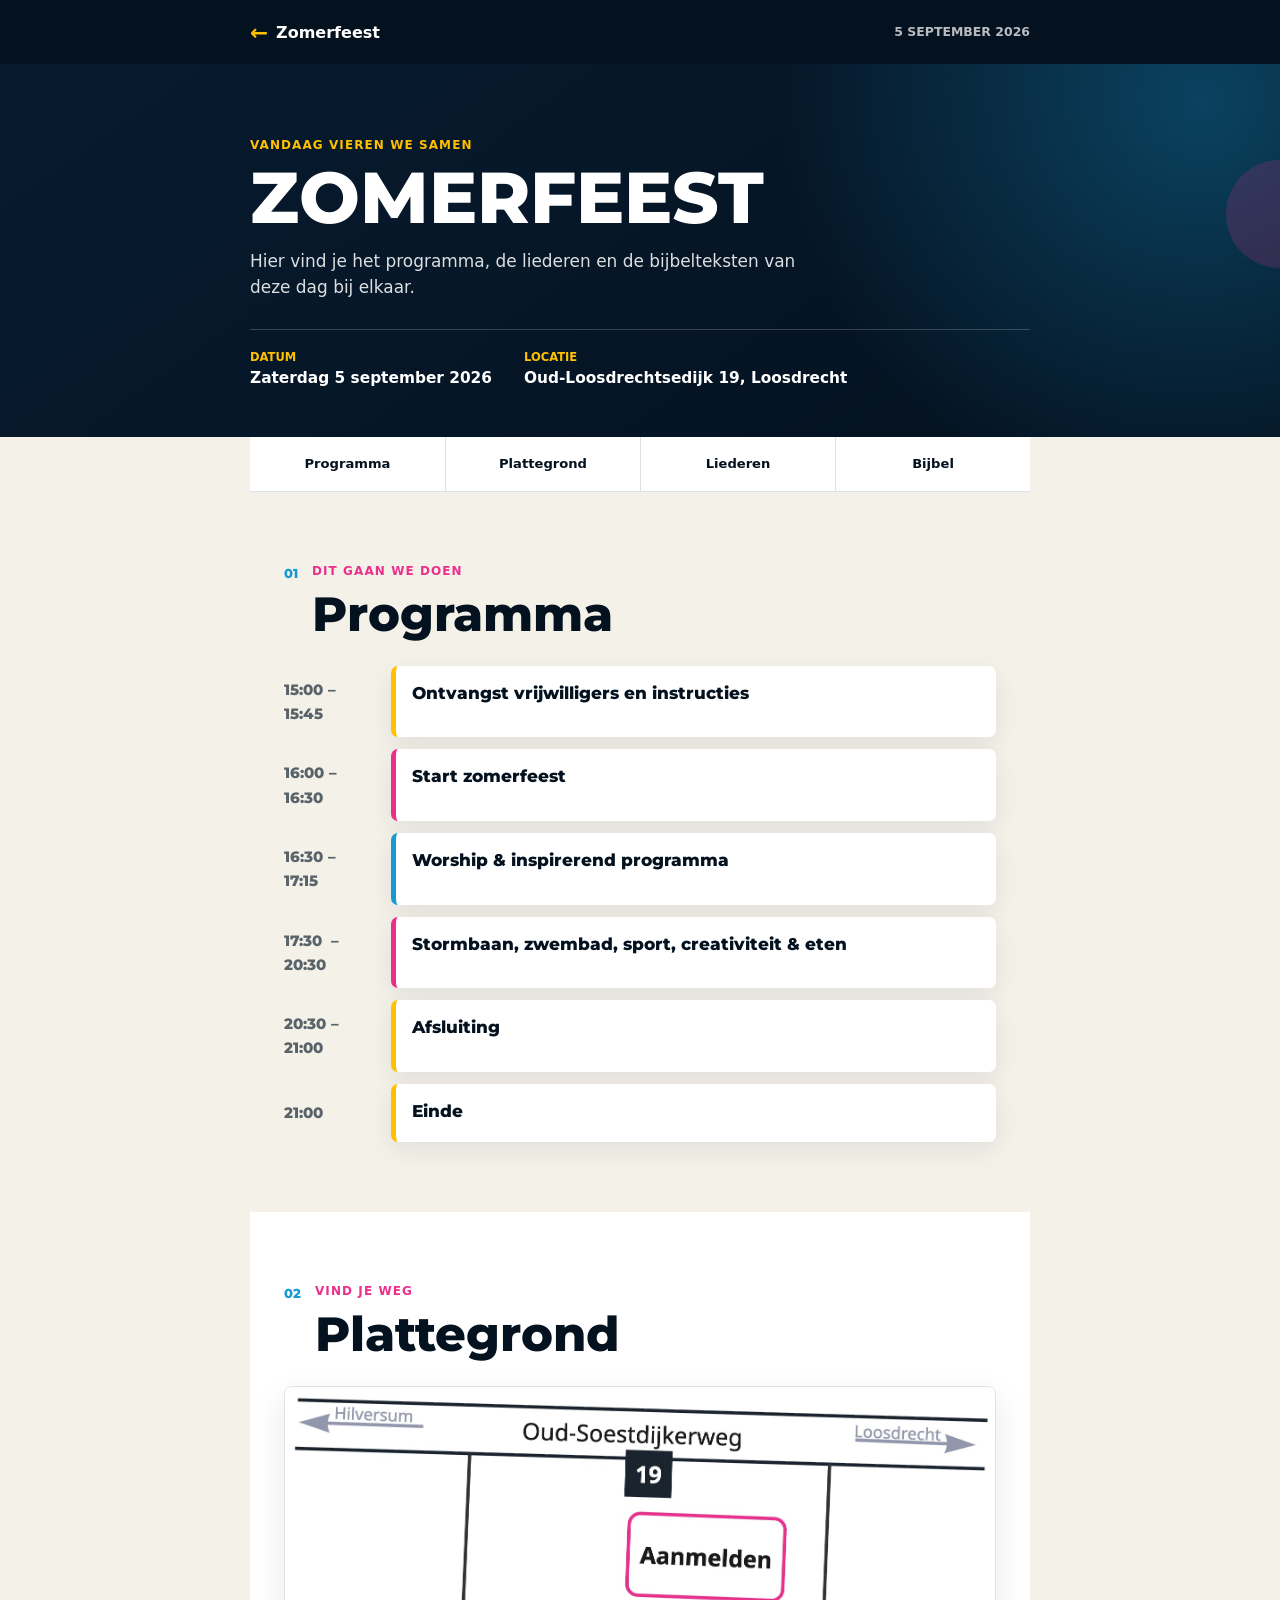
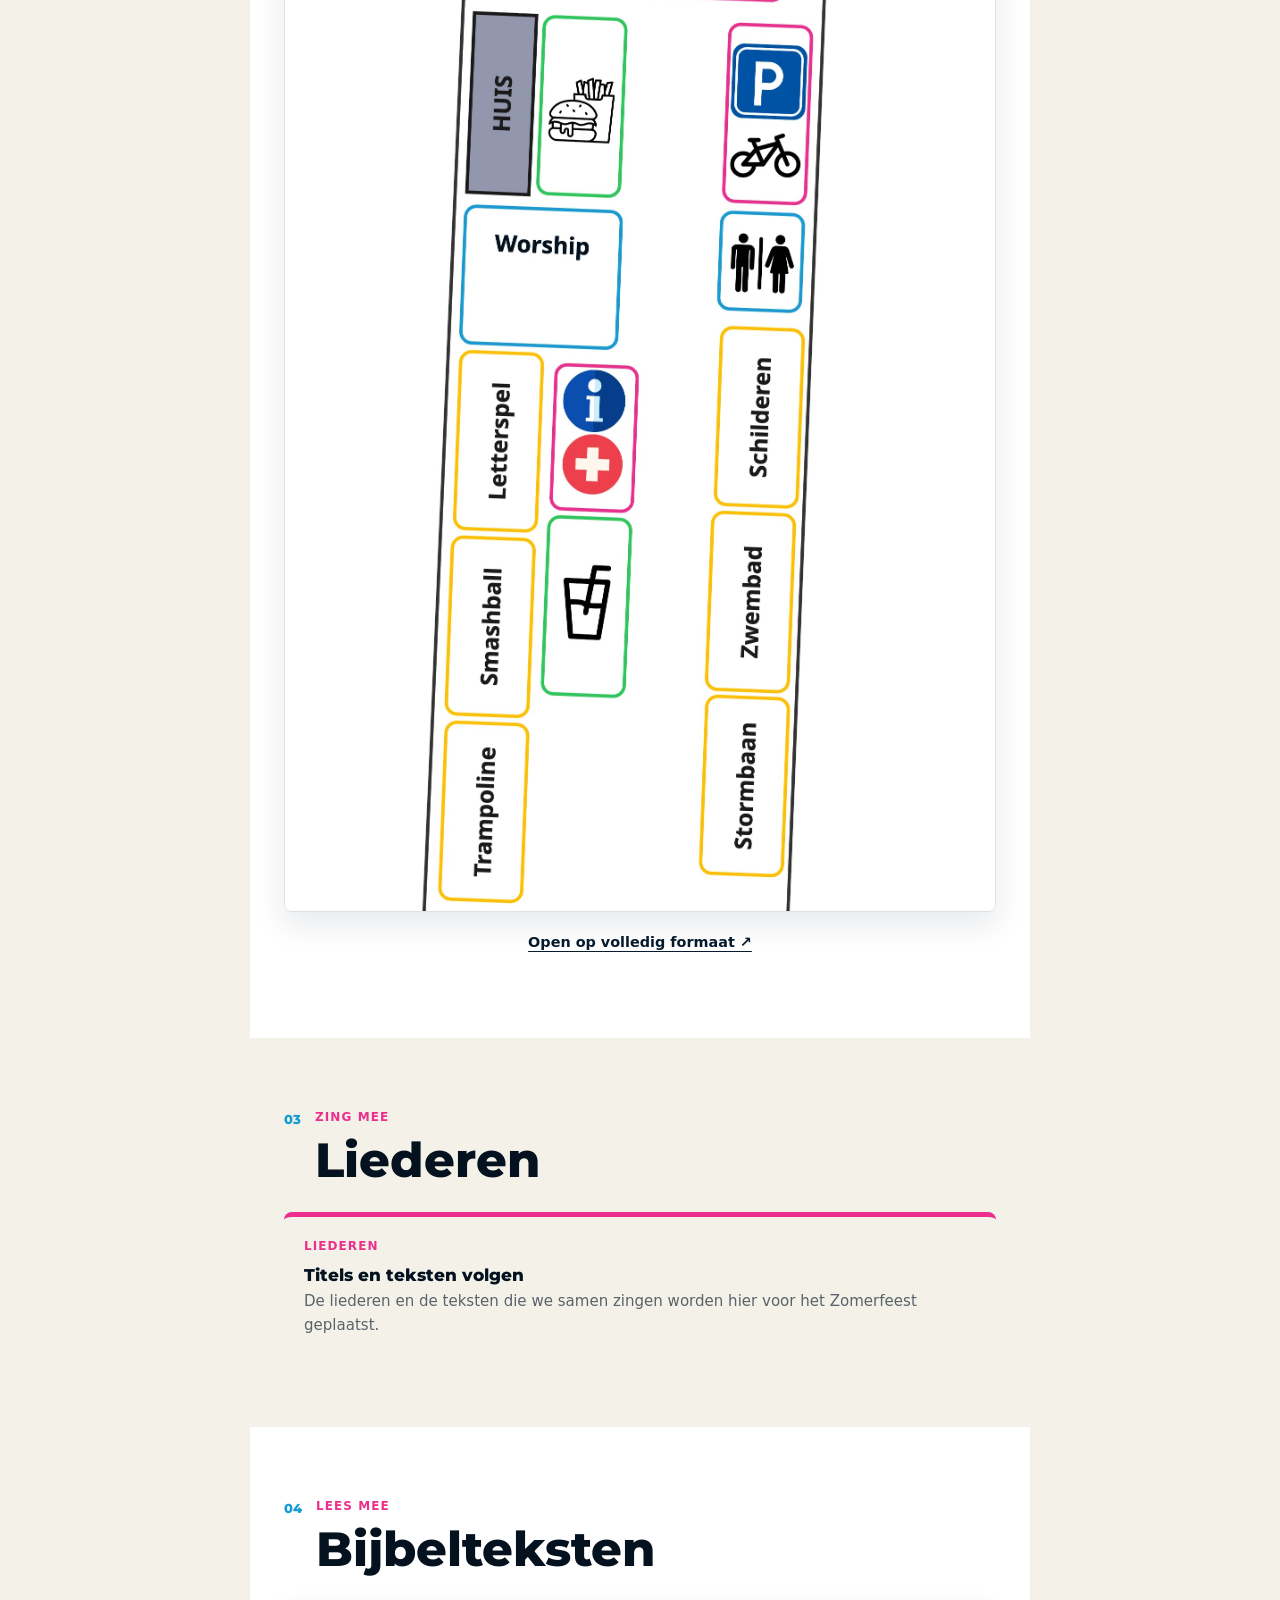
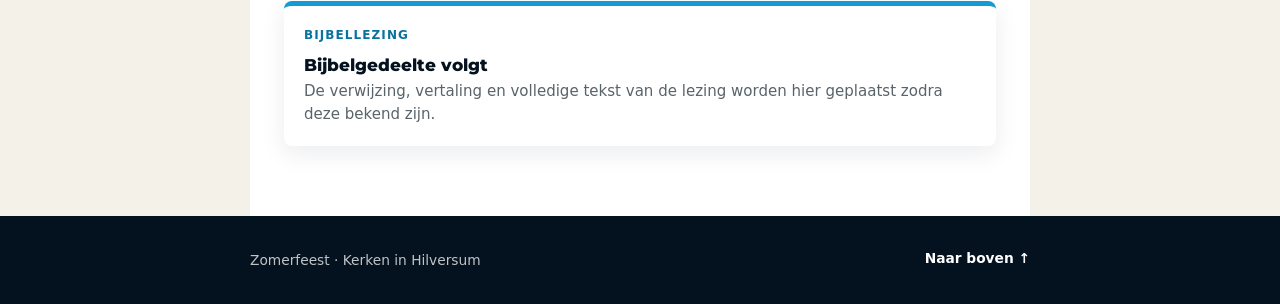
==== zomerfeest-programma.html @ 4921475d "toevoegen programma" ====
<!doctype html>
<html lang="nl">
  <head>
    <meta charset="utf-8" />
    <meta name="viewport" content="width=device-width, initial-scale=1" />
    <meta name="theme-color" content="#071b2f" />
    <title>Programma & teksten | Zomerfeest 2026</title>
    <meta
      name="description"
      content="Het actuele programma, de liedteksten en bijbellezingen van het Zomerfeest 2026."
    />
    <!-- Google tag (gtag.js) -->
    <script
      async
      src="https://www.googletagmanager.com/gtag/js?id=G-61B3J6M6DD"
    ></script>
    <script>
      window.dataLayer = window.dataLayer || [];
      function gtag() {
        dataLayer.push(arguments);
      }
      gtag("js", new Date());

      gtag("config", "G-61B3J6M6DD");
    </script>
    <link rel="preconnect" href="https://fonts.googleapis.com" />
    <link rel="preconnect" href="https://fonts.gstatic.com" crossorigin />
    <link
      href="https://fonts.googleapis.com/css2?family=Montserrat:wght@800&amp;display=swap"
      rel="stylesheet"
    />
    <link rel="icon" href="assets/favicon.svg" type="image/svg+xml" />
    <link rel="stylesheet" href="styles.css?v=20260902-2" />
  </head>
  <body class="festival-page">
    <header class="festival-header">
      <a href="zomerfeest.html" aria-label="Terug naar Zomerfeest">
        <span aria-hidden="true">←</span>
        <span>Zomerfeest</span>
      </a>
      <p>5 september 2026</p>
    </header>

    <main id="top">
      <section class="festival-intro" aria-labelledby="festival-title">
        <p class="festival-kicker">Vandaag vieren we samen</p>
        <h1 id="festival-title">Zomerfeest</h1>
        <p class="festival-lead">
          Hier vind je het programma, de liederen en de bijbelteksten van deze
          dag bij elkaar.
        </p>
        <div class="festival-meta" aria-label="Praktische informatie">
          <p>
            <span>Datum</span>
            <strong>Zaterdag 5 september 2026</strong>
          </p>
          <p>
            <span>Locatie</span>
            <strong>Oud-Loosdrechtsedijk 19, Loosdrecht</strong>
          </p>
        </div>
      </section>

      <nav class="festival-tabs" aria-label="Ga naar onderdeel">
        <a href="#programma">Programma</a>
        <a href="#plattegrond">Plattegrond</a>
        <a href="#liederen">Liederen</a>
        <a href="#bijbelteksten">Bijbel</a>
      </nav>

      <div class="festival-content">
        <section
          class="festival-section"
          id="programma"
          aria-labelledby="programma-title"
        >
          <div class="festival-section-heading">
            <p class="festival-number" aria-hidden="true">01</p>
            <div>
              <p class="festival-kicker">Dit gaan we doen</p>
              <h2 id="programma-title">Programma</h2>
            </div>
          </div>

          <ol class="festival-schedule">
            <li>
              <p class="festival-schedule-time">
                <time datetime="2026-09-05T15:00">15:00</time>
                <span aria-hidden="true">–</span>
                <time datetime="2026-09-05T15:45">15:45</time>
              </p>
              <div>
                <h3>Ontvangst vrijwilligers en instructies</h3>
              </div>
            </li>
            <li>
              <p class="festival-schedule-time">
                <time datetime="2026-09-05T16:00">16:00</time>
                <span aria-hidden="true">–</span>
                <time datetime="2026-09-05T16:30">16:30</time>
              </p>
              <div>
                <h3>Start zomerfeest</h3>
              </div>
            </li>
            <li>
              <p class="festival-schedule-time">
                <time datetime="2026-09-05T16:30">16:30</time>
                <span aria-hidden="true">–</span>
                <time datetime="2026-09-05T17:15">17:15</time>
              </p>
              <div>
                <h3>Worship &amp; inspirerend programma</h3>
              </div>
            </li>
            <li>
              <p class="festival-schedule-time">
                <time datetime="2026-09-05T17:30">17:30</time>
                <span aria-hidden="true">–</span>
                <time datetime="2026-09-05T20:30">20:30</time>
              </p>
              <div>
                <h3>Stormbaan, zwembad, sport, creativiteit &amp; eten</h3>
              </div>
            </li>
            <li>
              <p class="festival-schedule-time">
                <time datetime="2026-09-05T20:30">20:30</time>
                <span aria-hidden="true">–</span>
                <time datetime="2026-09-05T21:00">21:00</time>
              </p>
              <div>
                <h3>Afsluiting</h3>
              </div>
            </li>
            <li>
              <p class="festival-schedule-time">
                <time datetime="2026-09-05T21:00">21:00</time>
              </p>
              <div>
                <h3>Einde</h3>
              </div>
            </li>
          </ol>
        </section>

        <section
          class="festival-section festival-section-alt"
          id="plattegrond"
          aria-labelledby="plattegrond-title"
        >
          <div class="festival-section-heading">
            <p class="festival-number" aria-hidden="true">02</p>
            <div>
              <p class="festival-kicker">Vind je weg</p>
              <h2 id="plattegrond-title">Plattegrond</h2>
            </div>
          </div>

          <figure class="festival-map">
            <a
              href="assets/plattegrond.jpg"
              target="_blank"
              aria-label="Open de plattegrond op volledig formaat"
            >
              <img
                src="assets/plattegrond.jpg"
                width="1573"
                height="2541"
                decoding="async"
                alt="Plattegrond van het Zomerfeestterrein aan de Oud-Soestdijkerweg 19, met onder meer aanmelden, parkeren, toiletten, worship, EHBO, drinken en de sportonderdelen."
              />
            </a>
            <figcaption>
              <a href="assets/plattegrond.jpg" target="_blank">
                Open op volledig formaat ↗
              </a>
            </figcaption>
          </figure>
        </section>

        <section
          class="festival-section"
          id="liederen"
          aria-labelledby="liederen-title"
        >
          <div class="festival-section-heading">
            <p class="festival-number" aria-hidden="true">03</p>
            <div>
              <p class="festival-kicker">Zing mee</p>
              <h2 id="liederen-title">Liederen</h2>
            </div>
          </div>

          <div class="festival-reading-list">
            <article class="festival-reading-card">
              <p class="festival-label">Liederen</p>
              <h3>Titels en teksten volgen</h3>
              <p>
                De liederen en de teksten die we samen zingen worden hier voor
                het Zomerfeest geplaatst.
              </p>
            </article>
          </div>
        </section>

        <section
          class="festival-section festival-section-alt"
          id="bijbelteksten"
          aria-labelledby="bijbelteksten-title"
        >
          <div class="festival-section-heading">
            <p class="festival-number" aria-hidden="true">04</p>
            <div>
              <p class="festival-kicker">Lees mee</p>
              <h2 id="bijbelteksten-title">Bijbelteksten</h2>
            </div>
          </div>

          <div class="festival-reading-list">
            <article class="festival-reading-card festival-bible-card">
              <p class="festival-label">Bijbellezing</p>
              <h3>Bijbelgedeelte volgt</h3>
              <p>
                De verwijzing, vertaling en volledige tekst van de lezing
                worden hier geplaatst zodra deze bekend zijn.
              </p>
            </article>
          </div>
        </section>
      </div>
    </main>

    <footer class="festival-footer">
      <p>Zomerfeest · Kerken in Hilversum</p>
      <a href="#top">Naar boven ↑</a>
    </footer>
  </body>
</html>
---- styles.css ----
:root {
  --ink: #1d2528;
  --muted: #59636a;
  --paper: #fafafa;
  --line: #dde3e5;
  --green: #071b2f;
  --green-dark: #04111f;
  --accent: #ffc000;
  --pink: #ec2f8c;
  --cyan: #159bd3;
  --soft: #f2f5f6;
  --white: #ffffff;
  --shadow: 0 16px 44px rgba(7, 27, 47, 0.1);
  color-scheme: light;
  font-family: Inter, ui-sans-serif, system-ui, -apple-system, BlinkMacSystemFont, "Segoe UI", sans-serif;
}

* {
  box-sizing: border-box;
}

html {
  scroll-padding-top: 58px;
  scroll-behavior: smooth;
}

@view-transition {
  navigation: auto;
}

::view-transition-old(root) {
  animation: page-out 220ms ease both;
}

::view-transition-new(root) {
  animation: page-in 320ms ease both;
}

@keyframes page-out {
  from {
    opacity: 1;
    transform: translateY(0);
  }

  to {
    opacity: 0;
    transform: translateY(-10px);
  }
}

@keyframes page-in {
  from {
    opacity: 0;
    transform: translateY(14px);
  }

  to {
    opacity: 1;
    transform: translateY(0);
  }
}

body {
  margin: 0;
  background: var(--paper);
  color: var(--ink);
}

a {
  color: inherit;
}

.site-header {
  align-items: center;
  background: rgba(248, 250, 248, 0.92);
  border-bottom: 1px solid rgba(220, 229, 224, 0.78);
  display: flex;
  gap: 24px;
  justify-content: space-between;
  left: 0;
  padding: 14px clamp(18px, 4vw, 56px);
  position: fixed;
  right: 0;
  top: 0;
  z-index: 20;
  backdrop-filter: blur(14px);
}

.brand,
.nav-links,
.hero-actions,
.toolbar,
.filter-group,
.footer {
  align-items: center;
  display: flex;
}

.brand {
  gap: 10px;
  font-family: Montserrat, Inter, ui-sans-serif, system-ui, sans-serif;
  font-weight: 800;
  text-decoration: none;
}

.brand-mark {
  align-items: center;
  background: var(--green);
  border-radius: 7px;
  color: var(--white);
  display: inline-flex;
  font-size: 0.74rem;
  height: 34px;
  justify-content: center;
  letter-spacing: 0;
  width: 34px;
}

.nav-links {
  gap: clamp(12px, 3vw, 28px);
}

.nav-links a {
  color: var(--muted);
  font-size: 0.94rem;
  font-weight: 700;
  text-decoration: none;
}

.nav-links a:hover {
  color: var(--green);
}

.nav-links .nav-highlight {
  color: var(--green-dark);
  display: inline-block;
  isolation: isolate;
  padding: 6px 10px;
  position: relative;
}

.nav-links .nav-highlight::before {
  background: var(--accent);
  content: "";
  inset: 0;
  position: absolute;
  transform: rotate(-1.5deg);
  z-index: -1;
}

.nav-links .nav-highlight:hover {
  color: var(--green-dark);
}

.nav-links a,
.church-card a,
.footer a {
  text-underline-offset: 4px;
}

.hero {
  min-height: 90vh;
  overflow: hidden;
  position: relative;
}

.hero-image,
.hero-shade {
  height: 100%;
  inset: 0;
  position: absolute;
  width: 100%;
}

.hero-image {
  object-fit: cover;
}

.hero-shade {
  background:
    linear-gradient(90deg, rgba(7, 27, 47, 0.92), rgba(7, 27, 47, 0.58) 50%, rgba(7, 27, 47, 0.14)),
    linear-gradient(0deg, rgba(7, 27, 47, 0.42), rgba(29, 37, 40, 0.02) 38%);
}

.hero-content {
  color: var(--white);
  max-width: 740px;
  padding: 19vh clamp(20px, 7vw, 86px) 18vh;
  position: relative;
  z-index: 2;
}

.eyebrow,
.section-kicker,
.card-label {
  font-size: 0.78rem;
  font-weight: 850;
  letter-spacing: 0.08em;
  margin: 0 0 12px;
  text-transform: uppercase;
}

.eyebrow {
  color: var(--green-dark);
  display: inline-block;
  isolation: isolate;
  padding: 6px 12px;
  position: relative;
}

.eyebrow::before {
  background: var(--accent);
  content: "";
  inset: 0;
  position: absolute;
  transform: rotate(-1.5deg);
  z-index: -1;
}

h1,
h2,
h3,
p {
  margin-top: 0;
}

h1,
h2,
h3 {
  font-family: Montserrat, Inter, ui-sans-serif, system-ui, sans-serif;
  font-weight: 800;
}

h1 {
  font-size: clamp(3rem, 8vw, 7rem);
  line-height: 0.94;
  margin-bottom: 24px;
  max-width: 780px;
  text-transform: uppercase;
}

h2 {
  font-size: clamp(2rem, 4vw, 4rem);
  line-height: 1.02;
  margin-bottom: 18px;
}

h3 {
  font-size: 1.28rem;
  margin-bottom: 10px;
}

p {
  line-height: 1.65;
}

.hero-copy {
  font-size: clamp(1.08rem, 1.9vw, 1.32rem);
  max-width: 660px;
}

.hero-actions {
  flex-wrap: wrap;
  gap: 12px;
  margin-top: 30px;
}

.button {
  border-radius: 7px;
  display: inline-flex;
  font-weight: 850;
  justify-content: center;
  min-height: 48px;
  padding: 13px 18px;
  text-decoration: none;
}

.button.primary {
  background: var(--accent);
  color: var(--green-dark);
  text-transform: uppercase;
}

.button.secondary {
  background: rgba(255, 255, 255, 0.1);
  border: 1px solid rgba(255, 255, 255, 0.56);
  color: var(--white);
}

.button.primary:hover {
  background: #ffd23f;
}

.button,
.church-card {
  transition:
    border-color 180ms ease,
    box-shadow 180ms ease,
    transform 180ms ease;
}

.button:hover,
.church-card:hover {
  transform: translateY(-2px);
}

.button:hover {
  box-shadow: 0 10px 24px rgba(7, 27, 47, 0.16);
}

.hero-tags {
  display: flex;
  flex-wrap: wrap;
  gap: 10px;
  margin-top: 28px;
}

.hero-tags span {
  background: rgba(255, 255, 255, 0.14);
  border: 1px solid rgba(255, 255, 255, 0.4);
  border-radius: 999px;
  color: var(--white);
  font-size: 0.92rem;
  font-weight: 800;
  padding: 8px 12px;
}

.hero-tags span:nth-child(2) {
  border-color: rgba(255, 192, 0, 0.82);
}

.hero-tags span:nth-child(3) {
  border-color: rgba(236, 47, 140, 0.82);
}

.hero-tags span:nth-child(4) {
  border-color: rgba(21, 155, 211, 0.82);
}

.section,
.band {
  padding: clamp(64px, 8vw, 112px) clamp(20px, 6vw, 72px);
}

.band {
  background:
    linear-gradient(90deg, rgba(255, 192, 0, 0.1), transparent 34%),
    var(--soft);
}

.intro-grid,
.split {
  display: grid;
  gap: clamp(28px, 5vw, 72px);
  grid-template-columns: minmax(0, 0.9fr) minmax(0, 1.1fr);
  margin: 0 auto;
  max-width: 1180px;
}

.intro-grid p:last-child,
.split p {
  color: var(--muted);
  font-size: 1.08rem;
}

.section-heading {
  margin: 0 auto 32px;
  max-width: 1180px;
}

.section-heading h2,
.belief-heading h2 {
  position: relative;
}

.section-heading h2::after,
.belief-heading h2::after {
  background: var(--accent);
  content: "";
  display: block;
  height: 7px;
  margin-top: 18px;
  max-width: 132px;
  transform: rotate(-1deg);
  width: 34%;
}

.section-heading p:last-child {
  color: var(--muted);
  max-width: 640px;
}

.belief {
  background: var(--white);
}

.belief-content {
  align-items: start;
  display: grid;
  gap: clamp(28px, 6vw, 88px);
  grid-template-columns: minmax(0, 0.95fr) minmax(300px, 1.05fr);
  margin: 0 auto;
  max-width: 1180px;
}

.belief-heading {
  max-width: 660px;
}

.belief-heading h2 {
  margin-bottom: 0;
}

.belief-text {
  border-left: 5px solid var(--accent);
  color: var(--muted);
  font-size: 1.08rem;
  max-width: 620px;
  padding-left: clamp(20px, 3vw, 34px);
}

.belief-text p {
  max-width: 660px;
}

.belief-text p:last-child {
  margin-bottom: 0;
}

.section-kicker,
.card-label {
  color: var(--green);
}

.belief .section-kicker,
.directory .section-kicker {
  color: var(--pink);
}

.toolbar {
  background: var(--white);
  border: 1px solid var(--line);
  border-radius: 8px;
  box-shadow: var(--shadow);
  flex-wrap: wrap;
  gap: 18px;
  justify-content: space-between;
  margin: 0 auto 24px;
  max-width: 1180px;
  padding: 14px;
}

.search-field {
  color: var(--muted);
  display: grid;
  flex: 1 1 280px;
  font-size: 0.78rem;
  font-weight: 800;
  gap: 6px;
  text-transform: uppercase;
}

.search-field input {
  border: 1px solid var(--line);
  border-radius: 7px;
  color: var(--ink);
  font: inherit;
  font-size: 1rem;
  min-height: 44px;
  padding: 10px 12px;
  text-transform: none;
}

.search-field input:focus {
  border-color: var(--green);
  box-shadow: 0 0 0 4px rgba(255, 192, 0, 0.24);
  outline: none;
}

.filter-group {
  flex-wrap: wrap;
  gap: 8px;
}

.chip {
  background: var(--soft);
  border: 1px solid transparent;
  border-radius: 999px;
  color: var(--green-dark);
  cursor: pointer;
  font: inherit;
  font-weight: 800;
  min-height: 40px;
  padding: 8px 14px;
}

.chip:hover {
  border-color: rgba(7, 27, 47, 0.24);
}

.chip.active {
  background: var(--green);
  color: var(--white);
}

.chip.active[data-filter="evangelisch"] {
  background: var(--pink);
}

.chip.active[data-filter="protestants"] {
  background: var(--cyan);
}

.chip:focus-visible,
.button:focus-visible,
.church-card a:focus-visible,
.nav-links a:focus-visible {
  outline: 3px solid rgba(255, 192, 0, 0.75);
  outline-offset: 3px;
}

.church-grid {
  display: grid;
  gap: 18px;
  grid-template-columns: repeat(3, minmax(0, 1fr));
  margin: 0 auto;
  max-width: 1180px;
}

.church-card {
  background: var(--white);
  border: 1px solid rgba(221, 227, 229, 0.9);
  border-radius: 8px;
  box-shadow: 0 10px 28px rgba(7, 27, 47, 0.08);
  display: flex;
  flex-direction: column;
  justify-content: space-between;
  min-height: 285px;
  overflow: hidden;
  padding: 22px;
  position: relative;
}

.church-card::before {
  background: var(--accent);
  content: "";
  height: 5px;
  left: 0;
  position: absolute;
  right: 0;
  top: 0;
}

.church-card:nth-child(3n + 2)::before {
  background: var(--pink);
}

.church-card:nth-child(3n)::before {
  background: var(--cyan);
}

.church-card:hover {
  border-color: rgba(7, 27, 47, 0.28);
  box-shadow: 0 18px 42px rgba(7, 27, 47, 0.14);
}

.church-card.is-hidden {
  display: none;
}

.church-card p:not(.card-label) {
  color: var(--muted);
}

.church-card a {
  align-items: center;
  border-top: 1px solid var(--line);
  color: var(--green);
  display: flex;
  font-weight: 850;
  justify-content: space-between;
  margin-top: 18px;
  padding-top: 16px;
  text-decoration: none;
}

.church-card a::after {
  color: var(--accent);
  content: "->";
  font-size: 1.1rem;
}

.church-card a:hover {
  color: var(--green-dark);
  text-decoration: underline;
}

.empty-state {
  background: #fff4df;
  border: 1px solid #efd08b;
  border-radius: 8px;
  margin: 24px auto 0;
  max-width: 1180px;
  padding: 16px;
}

.feature-list {
  display: grid;
  gap: 14px;
}

.feature-list div {
  background: rgba(255, 255, 255, 0.72);
  border-left: 5px solid var(--accent);
  border-radius: 8px;
  box-shadow: 0 10px 24px rgba(7, 27, 47, 0.08);
  padding: 18px;
}

.feature-list div:nth-child(2) {
  border-left-color: var(--pink);
}

.feature-list div:nth-child(3) {
  border-left-color: var(--cyan);
}

.feature-list strong,
.feature-list span {
  display: block;
}

.feature-list span {
  color: var(--muted);
  line-height: 1.55;
  margin-top: 5px;
}

.cta {
  align-items: center;
  background:
    linear-gradient(135deg, rgba(255, 192, 0, 0.12), transparent 38%),
    var(--green-dark);
  color: var(--white);
  display: flex;
  gap: 28px;
  justify-content: space-between;
}

.cta div {
  max-width: 760px;
}

.cta .section-kicker {
  color: var(--accent);
}

.cta p {
  color: rgba(255, 255, 255, 0.78);
  margin-bottom: 0;
}

.footer {
  background: #101816;
  color: rgba(255, 255, 255, 0.78);
  gap: 18px;
  justify-content: space-between;
  padding: 24px clamp(20px, 6vw, 72px);
}

.footer p {
  margin: 0;
}

.footer a {
  color: var(--white);
  font-weight: 800;
  text-decoration: none;
}

.footer a:hover {
  text-decoration: underline;
}

.event-page {
  background: var(--green);
}

.event-header {
  background: rgba(7, 27, 47, 0.88);
  border-bottom-color: rgba(255, 255, 255, 0.16);
}

.event-header .brand,
.event-header .nav-links a {
  color: var(--white);
}

.event-header .brand-mark {
  background: var(--accent);
  color: var(--green-dark);
}

.event-header .nav-links a:hover {
  color: var(--accent);
}

.event-header .nav-links .nav-highlight,
.event-header .nav-links .nav-highlight:hover {
  color: var(--green-dark);
}

.event-hero {
  min-height: 100vh;
  overflow: hidden;
  position: relative;
}

.event-hero-image,
.event-hero-shade {
  height: 100%;
  inset: 0;
  position: absolute;
  width: 100%;
}

.event-hero-image {
  object-fit: cover;
  object-position: center top;
}

.event-hero-shade {
  background:
    linear-gradient(90deg, rgba(7, 27, 47, 0.78), rgba(7, 27, 47, 0.54) 45%, rgba(7, 27, 47, 0.12)),
    linear-gradient(0deg, rgba(7, 27, 47, 0.48), rgba(7, 27, 47, 0.04) 48%);
}

.event-hero-content {
  color: var(--white);
  max-width: 760px;
  padding: 18vh clamp(20px, 7vw, 86px) 14vh;
  position: relative;
  z-index: 2;
}

.event-year {
  color: var(--accent);
  font-family: Montserrat, Inter, ui-sans-serif, system-ui, sans-serif;
  font-size: clamp(3rem, 9vw, 7.5rem);
  font-weight: 800;
  line-height: 0.88;
  margin-bottom: 10px;
}

.event-date {
  color: var(--white);
  font-family: Montserrat, Inter, ui-sans-serif, system-ui, sans-serif;
  font-size: clamp(1.35rem, 3vw, 2.4rem);
  font-weight: 800;
  line-height: 1;
  margin-bottom: 10px;
  text-transform: uppercase;
}

.event-location {
  color: rgba(255, 255, 255, 0.88);
  font-size: clamp(1rem, 1.8vw, 1.22rem);
  font-weight: 800;
  line-height: 1.3;
  margin-bottom: 24px;
}

.event-tags span:first-child {
  border-color: rgba(255, 192, 0, 0.82);
}

.event-intro,
.event-goals {
  background: var(--paper);
}

.event-story {
  background:
    linear-gradient(90deg, rgba(236, 47, 140, 0.08), transparent 34%),
    var(--soft);
}

.event-intro-grid,
.event-story-grid,
.event-org-panel {
  display: grid;
  gap: clamp(28px, 6vw, 88px);
  grid-template-columns: minmax(0, 0.9fr) minmax(0, 1.1fr);
  margin: 0 auto;
  max-width: 1180px;
}

.event-copy {
  border-left: 5px solid var(--accent);
  color: var(--muted);
  font-size: 1.08rem;
  padding-left: clamp(20px, 3vw, 34px);
}

.event-copy p:last-child {
  margin-bottom: 0;
}

.event-story .event-copy {
  border-left-color: var(--pink);
}

.goal-grid {
  display: grid;
  gap: 18px;
  grid-template-columns: repeat(3, minmax(0, 1fr));
  margin: 0 auto;
  max-width: 1180px;
}

.goal-grid article {
  background: var(--white);
  border: 1px solid rgba(221, 227, 229, 0.9);
  border-radius: 8px;
  box-shadow: 0 14px 34px rgba(7, 27, 47, 0.1);
  min-height: 300px;
  padding: 24px;
}

.goal-grid article span {
  align-items: center;
  background: var(--accent);
  border-radius: 999px;
  color: var(--green-dark);
  display: inline-flex;
  font-family: Montserrat, Inter, ui-sans-serif, system-ui, sans-serif;
  font-size: 1.2rem;
  font-weight: 800;
  height: 42px;
  justify-content: center;
  margin-bottom: 18px;
  width: 42px;
}

.goal-grid article:nth-child(2) span {
  background: var(--pink);
  color: var(--white);
}

.goal-grid article:nth-child(3) span {
  background: var(--cyan);
  color: var(--white);
}

.goal-grid article p {
  color: var(--muted);
}

.event-organization {
  background:
    linear-gradient(135deg, rgba(255, 192, 0, 0.12), transparent 36%),
    var(--green-dark);
  color: var(--white);
}

.event-org-panel {
  align-items: start;
}

.event-org-panel .volunteer-action {
  margin-top: clamp(24px, 4vw, 42px);
}

.event-organization .section-kicker {
  color: var(--accent);
}

.event-organization .event-copy {
  border-left-color: var(--cyan);
  color: rgba(255, 255, 255, 0.78);
}

.volunteer-action {
  align-items: flex-start;
  display: flex;
  flex-direction: column;
  gap: 12px;
  margin-top: 28px;
}

.volunteer-action p {
  color: rgba(255, 255, 255, 0.7);
  font-size: 0.94rem;
  margin: 0;
}

.event-footer {
  background: #030914;
}

.event-signup {
  background:
    linear-gradient(90deg, rgba(255, 192, 0, 0.12), transparent 34%),
    var(--paper);
}

.event-signup-grid {
  display: grid;
  gap: clamp(28px, 6vw, 88px);
  grid-template-columns: minmax(0, 0.85fr) minmax(320px, 1.15fr);
  margin: 0 auto;
  max-width: 1180px;
}

.event-signup-grid > div p {
  color: var(--muted);
  font-size: 1.08rem;
}

.event-signup-grid .signup-meta {
  color: var(--green);
  font-family: Montserrat, Inter, ui-sans-serif, system-ui, sans-serif;
  font-size: 1.02rem;
  font-weight: 800;
  line-height: 1.35;
  margin-bottom: 14px;
}

.signup-panel {
  display: grid;
  gap: 0;
}

.signup-form {
  background: var(--white);
  border: 1px solid rgba(221, 227, 229, 0.9);
  border-radius: 8px;
  box-shadow: 0 18px 42px rgba(7, 27, 47, 0.12);
  display: grid;
  gap: 13px;
  padding: clamp(20px, 3vw, 30px);
  position: relative;
}

.signup-form::before {
  background: linear-gradient(90deg, var(--accent), var(--pink), var(--cyan));
  content: "";
  height: 6px;
  left: 0;
  position: absolute;
  right: 0;
  top: 0;
}

.signup-form label,
.signup-form fieldset {
  display: grid;
  gap: 7px;
}

.signup-form label span,
.signup-form legend {
  color: var(--green);
  font-size: 0.84rem;
  font-weight: 850;
}

.signup-form input {
  appearance: none;
  -webkit-appearance: none;
  border: 1px solid var(--line);
  border-radius: 7px;
  color: var(--ink);
  font: inherit;
  font-size: 1rem;
  line-height: 1.2;
  min-height: 42px;
  padding: 9px 12px;
  width: 100%;
}

.signup-form input:focus {
  border-color: var(--green);
  box-shadow: 0 0 0 4px rgba(255, 192, 0, 0.22);
  outline: none;
}

.signup-form fieldset {
  border: 1px solid var(--line);
  border-radius: 8px;
  display: flex;
  flex-wrap: wrap;
  gap: 12px 18px;
  margin: 0;
  padding: 12px 14px;
}

.signup-form legend {
  float: left;
  margin-bottom: 10px;
  width: 100%;
}

.signup-form fieldset label {
  align-items: center;
  display: flex;
  gap: 10px;
  width: auto;
}

.signup-form input[type="radio"] {
  appearance: auto;
  -webkit-appearance: radio;
  accent-color: var(--pink);
  flex: 0 0 auto;
  min-height: auto;
  width: auto;
}

.signup-form .button {
  border: 0;
  cursor: pointer;
  font: inherit;
  margin-top: 4px;
}

.signup-form .button:disabled {
  background: #e6eaee;
  color: #68727d;
  cursor: wait;
  box-shadow: none;
  opacity: 1;
  transform: none;
}

.bot-check {
  block-size: 1px;
  clip-path: inset(50%);
  inline-size: 1px;
  opacity: 0;
  overflow: hidden;
  position: absolute;
  white-space: nowrap;
}

.form-status {
  border-radius: 7px;
  font-size: 0.94rem;
  font-weight: 750;
  line-height: 1.45;
  margin: 0;
  min-height: 0;
  padding: 0;
}

.form-status:not(:empty) {
  border: 1px solid var(--line);
  padding: 10px 12px;
}

.form-status[data-status="pending"] {
  background: rgba(21, 155, 211, 0.1);
  border-color: rgba(21, 155, 211, 0.34);
  color: #07506e;
}

.form-status[data-status="success"] {
  background: rgba(19, 122, 87, 0.1);
  border-color: rgba(19, 122, 87, 0.3);
  color: #0d5f43;
}

.form-status[data-status="error"] {
  background: rgba(191, 47, 47, 0.09);
  border-color: rgba(191, 47, 47, 0.28);
  color: #8d2020;
}

.form-note {
  color: var(--muted);
  font-size: 0.92rem;
  margin: 0;
}

/* Mobiele dagpagina voor het Zomerfeest */
.festival-page {
  background: #f4f1e9;
  color: var(--green-dark);
  min-width: 0;
}

.festival-header {
  align-items: center;
  background: var(--green-dark);
  color: var(--white);
  display: flex;
  justify-content: space-between;
  min-height: 58px;
  padding: 10px 16px;
}

.festival-header a {
  align-items: center;
  display: inline-flex;
  font-weight: 850;
  gap: 8px;
  min-height: 44px;
  text-decoration: none;
}

.festival-header a span:first-child {
  color: var(--accent);
  font-size: 1.35rem;
}

.festival-header p {
  color: rgba(255, 255, 255, 0.72);
  font-size: 0.78rem;
  font-weight: 800;
  line-height: 1.2;
  margin: 0;
  text-align: right;
  text-transform: uppercase;
}

.festival-intro {
  background:
    radial-gradient(circle at 94% 10%, rgba(21, 155, 211, 0.34), transparent 34%),
    linear-gradient(145deg, var(--green) 0%, var(--green-dark) 100%);
  color: var(--white);
  overflow: hidden;
  padding: 52px 18px 34px;
  position: relative;
}

.festival-intro::after {
  background: var(--pink);
  border-radius: 50%;
  content: "";
  height: 108px;
  opacity: 0.18;
  position: absolute;
  right: -54px;
  top: 96px;
  width: 108px;
}

.festival-kicker,
.festival-label {
  color: var(--pink);
  font-size: 0.75rem;
  font-weight: 850;
  letter-spacing: 0.09em;
  margin: 0 0 8px;
  text-transform: uppercase;
}

.festival-intro .festival-kicker {
  color: var(--accent);
}

.festival-intro h1 {
  font-size: clamp(2.25rem, 10vw, 4.5rem);
  line-height: 0.92;
  margin-bottom: 18px;
  overflow-wrap: anywhere;
}

.festival-lead {
  color: rgba(255, 255, 255, 0.86);
  font-size: 1.06rem;
  line-height: 1.55;
  margin-bottom: 28px;
  max-width: 560px;
}

.festival-meta {
  border-top: 1px solid rgba(255, 255, 255, 0.2);
  display: grid;
  gap: 14px;
  padding-top: 20px;
}

.festival-meta p {
  display: grid;
  gap: 3px;
  line-height: 1.35;
  margin: 0;
}

.festival-meta span {
  color: var(--accent);
  font-size: 0.72rem;
  font-weight: 850;
  text-transform: uppercase;
}

.festival-meta strong {
  font-size: 0.96rem;
}

.festival-tabs {
  background: rgba(255, 255, 255, 0.96);
  border-bottom: 1px solid var(--line);
  display: grid;
  grid-template-columns: repeat(4, 1fr);
  position: sticky;
  top: 0;
  z-index: 10;
}

.festival-tabs a {
  align-items: center;
  color: var(--green-dark);
  display: flex;
  font-size: clamp(0.7rem, 3vw, 0.82rem);
  font-weight: 850;
  justify-content: center;
  min-height: 54px;
  padding: 8px 5px;
  text-decoration: none;
}

.festival-tabs a + a {
  border-left: 1px solid var(--line);
}

.festival-tabs a:focus-visible,
.festival-header a:focus-visible,
.festival-footer a:focus-visible {
  outline: 3px solid var(--accent);
  outline-offset: -3px;
}

.festival-content {
  margin: 0 auto;
  max-width: 780px;
}

.festival-section {
  background: #f4f1e9;
  padding: 52px 18px;
  scroll-margin-top: 54px;
}

.festival-section-alt {
  background: var(--white);
}

.festival-section-heading {
  align-items: flex-start;
  display: flex;
  gap: 14px;
  margin-bottom: 28px;
}

.festival-section-heading h2 {
  font-size: clamp(2rem, 11vw, 3rem);
  line-height: 1;
  margin: 0;
}

.festival-number {
  color: var(--cyan);
  font-family: Montserrat, Inter, ui-sans-serif, system-ui, sans-serif;
  font-size: 0.82rem;
  font-weight: 800;
  line-height: 1;
  margin: 5px 0 0;
}

.festival-schedule {
  display: grid;
  gap: 12px;
  list-style: none;
  margin: 0;
  padding: 0;
}

.festival-schedule li {
  align-items: stretch;
  display: grid;
  gap: 12px;
  grid-template-columns: 95px minmax(0, 1fr);
  position: relative;
}

.festival-schedule-time {
  align-content: center;
  color: var(--green);
  display: grid;
  font-family: Montserrat, Inter, ui-sans-serif, system-ui, sans-serif;
  font-size: 0.88rem;
  font-weight: 800;
  gap: 1px 5px;
  grid-template-columns: max-content max-content;
  justify-content: start;
  line-height: 1.25;
  margin: 0;
  padding: 12px 0;
}

.festival-schedule-time time:last-child {
  grid-column: 1;
}

.festival-schedule-time span {
  grid-column: 2;
  grid-row: 1;
}

.festival-schedule div {
  background: var(--white);
  border-left: 5px solid var(--accent);
  border-radius: 7px;
  box-shadow: 0 8px 24px rgba(7, 27, 47, 0.08);
  padding: 16px;
}

.festival-schedule li:nth-child(2) div {
  border-left-color: var(--pink);
}

.festival-schedule li:nth-child(3) div {
  border-left-color: var(--cyan);
}

.festival-schedule li:nth-child(4) div {
  border-left-color: var(--pink);
}

.festival-schedule h3,
.festival-reading-card h3 {
  font-size: 1.08rem;
  margin-bottom: 5px;
}

.festival-schedule p,
.festival-reading-card p:last-child {
  color: var(--muted);
  font-size: 0.94rem;
  line-height: 1.55;
  margin: 0;
}

.festival-notice {
  background: rgba(255, 192, 0, 0.14);
  border: 1px solid rgba(183, 135, 0, 0.25);
  border-radius: 7px;
  color: #55420b;
  font-size: 0.9rem;
  line-height: 1.55;
  margin: 20px 0 0 107px;
  padding: 13px 14px;
}

.festival-reading-list {
  display: grid;
  gap: 14px;
}

.festival-map {
  margin: 0;
}

.festival-map > a {
  background: var(--white);
  border: 1px solid var(--line);
  border-radius: 8px;
  box-shadow: 0 12px 32px rgba(7, 27, 47, 0.1);
  display: block;
  overflow: hidden;
}

.festival-map img {
  display: block;
  height: auto;
  width: 100%;
}

.festival-map figcaption {
  margin-top: 12px;
  text-align: center;
}

.festival-map figcaption a {
  color: var(--green);
  display: inline-flex;
  font-size: 0.9rem;
  font-weight: 850;
  min-height: 44px;
  padding: 10px 12px;
  text-underline-offset: 4px;
}

.festival-reading-card {
  background: #f4f1e9;
  border-radius: 8px;
  border-top: 5px solid var(--pink);
  padding: 20px;
}

.festival-bible-card {
  background: var(--white);
  border-top-color: var(--cyan);
  box-shadow: 0 8px 24px rgba(7, 27, 47, 0.08);
}

.festival-bible-card .festival-label {
  color: #08739f;
}

.festival-footer {
  align-items: center;
  background: var(--green-dark);
  color: rgba(255, 255, 255, 0.75);
  display: flex;
  font-size: 0.86rem;
  justify-content: space-between;
  padding: 22px 18px;
}

.festival-footer p {
  line-height: 1.4;
  margin: 0;
}

.festival-footer a {
  color: var(--white);
  font-weight: 850;
  min-height: 44px;
  padding: 12px 0 8px 12px;
  text-decoration: none;
}

@media (min-width: 700px) {
  .festival-header,
  .festival-intro,
  .festival-footer {
    padding-left: max(28px, calc((100vw - 780px) / 2));
    padding-right: max(28px, calc((100vw - 780px) / 2));
  }

  .festival-intro {
    padding-bottom: 48px;
    padding-top: 72px;
  }

  .festival-meta {
    gap: 32px;
    grid-template-columns: max-content minmax(0, 1fr);
  }

  .festival-section {
    padding: 70px 34px;
  }

  .festival-tabs {
    margin: 0 auto;
    max-width: 780px;
  }
}

@media (prefers-reduced-motion: reduce) {
  html {
    scroll-behavior: auto;
  }

  *,
  *::before,
  *::after {
    transition-duration: 0.01ms !important;
  }

  ::view-transition-old(root),
  ::view-transition-new(root) {
    animation: none;
  }
}

@media (max-width: 900px) {
  html {
    scroll-padding-top: 100px;
  }

  .site-header {
    align-items: flex-start;
    flex-direction: column;
    gap: 10px;
  }

  .hero-content {
    padding-top: 21vh;
  }

  .intro-grid,
  .belief-content,
  .event-intro-grid,
  .event-story-grid,
  .event-signup-grid,
  .event-org-panel,
  .split {
    grid-template-columns: 1fr;
  }

  .church-grid,
  .goal-grid {
    grid-template-columns: repeat(2, minmax(0, 1fr));
  }

  .event-signup-grid {
    gap: 34px;
  }

  .cta {
    align-items: flex-start;
    flex-direction: column;
  }
}

@media (max-width: 640px) {
  .site-header {
    padding: 12px 16px;
  }

  .brand {
    max-width: 100%;
  }

  .brand > span:last-child {
    overflow: hidden;
    text-overflow: ellipsis;
    white-space: nowrap;
  }

  .nav-links {
    gap: 14px;
    justify-content: flex-start;
    margin-inline: -16px;
    overflow-x: auto;
    padding: 2px 16px 5px;
    scrollbar-width: none;
    width: calc(100% + 32px);
  }

  .nav-links::-webkit-scrollbar {
    display: none;
  }

  .nav-links a {
    flex: 0 0 auto;
  }

  .hero {
    min-height: 88vh;
  }

  .event-hero {
    min-height: 88vh;
  }

  .hero-content {
    padding-bottom: 88px;
  }

  .event-hero-content {
    padding: 148px 18px 60px;
  }

  .event-hero-image {
    object-position: 58% top;
  }

  .event-hero-shade {
    background:
      linear-gradient(90deg, rgba(7, 27, 47, 0.84), rgba(7, 27, 47, 0.56) 62%, rgba(7, 27, 47, 0.2)),
      linear-gradient(0deg, rgba(7, 27, 47, 0.56), rgba(7, 27, 47, 0.08) 52%);
  }

  h1 {
    font-size: clamp(2.65rem, 16vw, 4rem);
  }

  #hero-title {
    font-size: clamp(2.35rem, 13vw, 3.4rem);
    max-width: 100%;
    overflow-wrap: anywhere;
  }

  .event-hero h1 {
    font-size: clamp(2.35rem, 12vw, 3.2rem);
    max-width: 100%;
  }

  h2 {
    font-size: clamp(1.85rem, 11vw, 3rem);
  }

  .event-year {
    font-size: clamp(3.3rem, 18vw, 5rem);
    margin-bottom: 8px;
  }

  .event-date {
    font-size: clamp(1.15rem, 7vw, 1.75rem);
    margin-bottom: 8px;
  }

  .event-location {
    font-size: 0.98rem;
    margin-bottom: 18px;
  }

  .hero-copy {
    font-size: 1rem;
  }

  .hero-actions {
    gap: 10px;
    margin-top: 22px;
  }

  .hero-tags {
    gap: 8px;
    margin-top: 22px;
  }

  .hero-tags span {
    font-size: 0.84rem;
    padding: 7px 10px;
  }

  .section,
  .band {
    padding: 56px 18px;
  }

  .event-copy,
  .belief-text {
    border-left-width: 4px;
    font-size: 1rem;
    padding-left: 16px;
  }

  .goal-grid article {
    min-height: auto;
    padding: 20px;
  }

  .event-signup-grid {
    grid-template-columns: minmax(0, 1fr);
  }

  .signup-form {
    gap: 12px;
    padding: 22px 16px 18px;
  }

  .signup-form input {
    min-width: 0;
    width: 100%;
  }

  .signup-form fieldset {
    gap: 10px 18px;
    padding: 12px;
  }

  .signup-form fieldset label {
    min-height: 34px;
  }

  .event-org-panel .volunteer-action {
    margin-top: 22px;
  }

  .button {
    width: 100%;
  }

  .church-grid,
  .goal-grid {
    grid-template-columns: 1fr;
  }

  .church-card {
    min-height: 240px;
  }

  .footer {
    align-items: flex-start;
    flex-direction: column;
  }
}
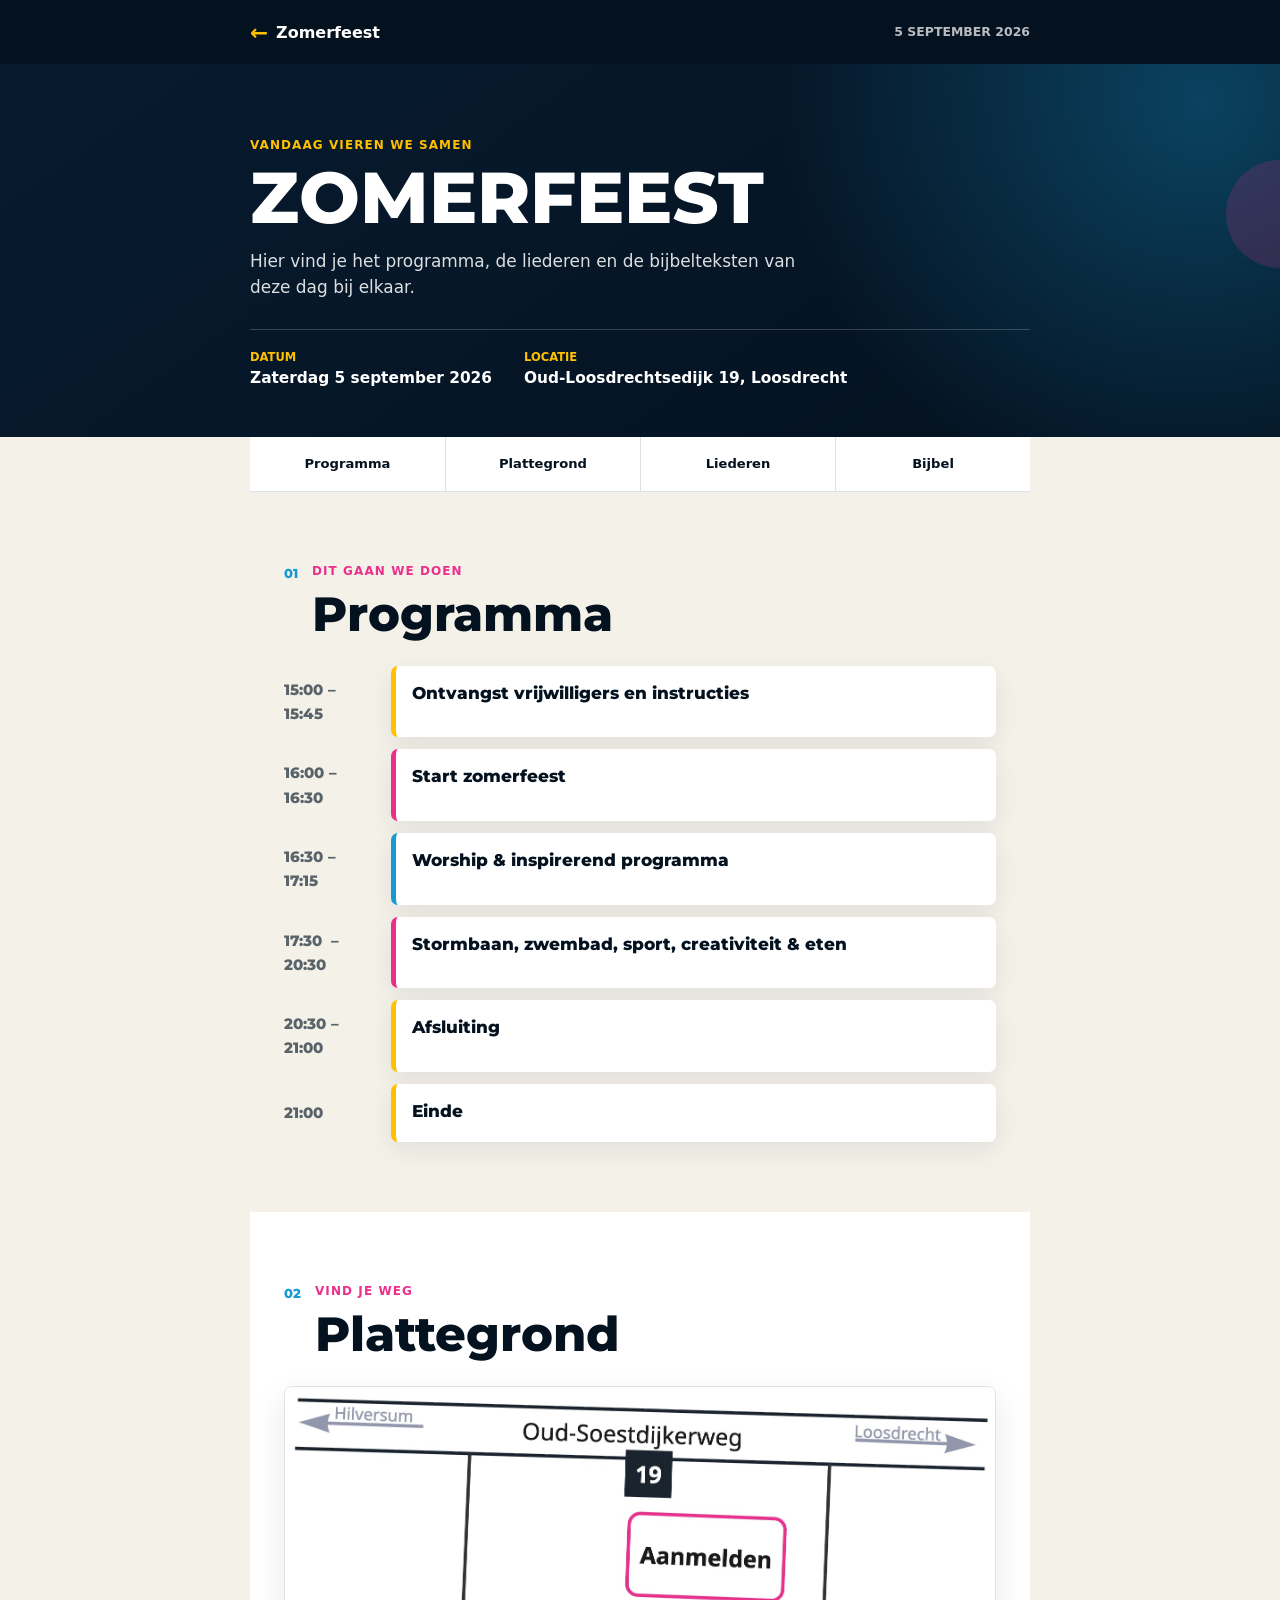
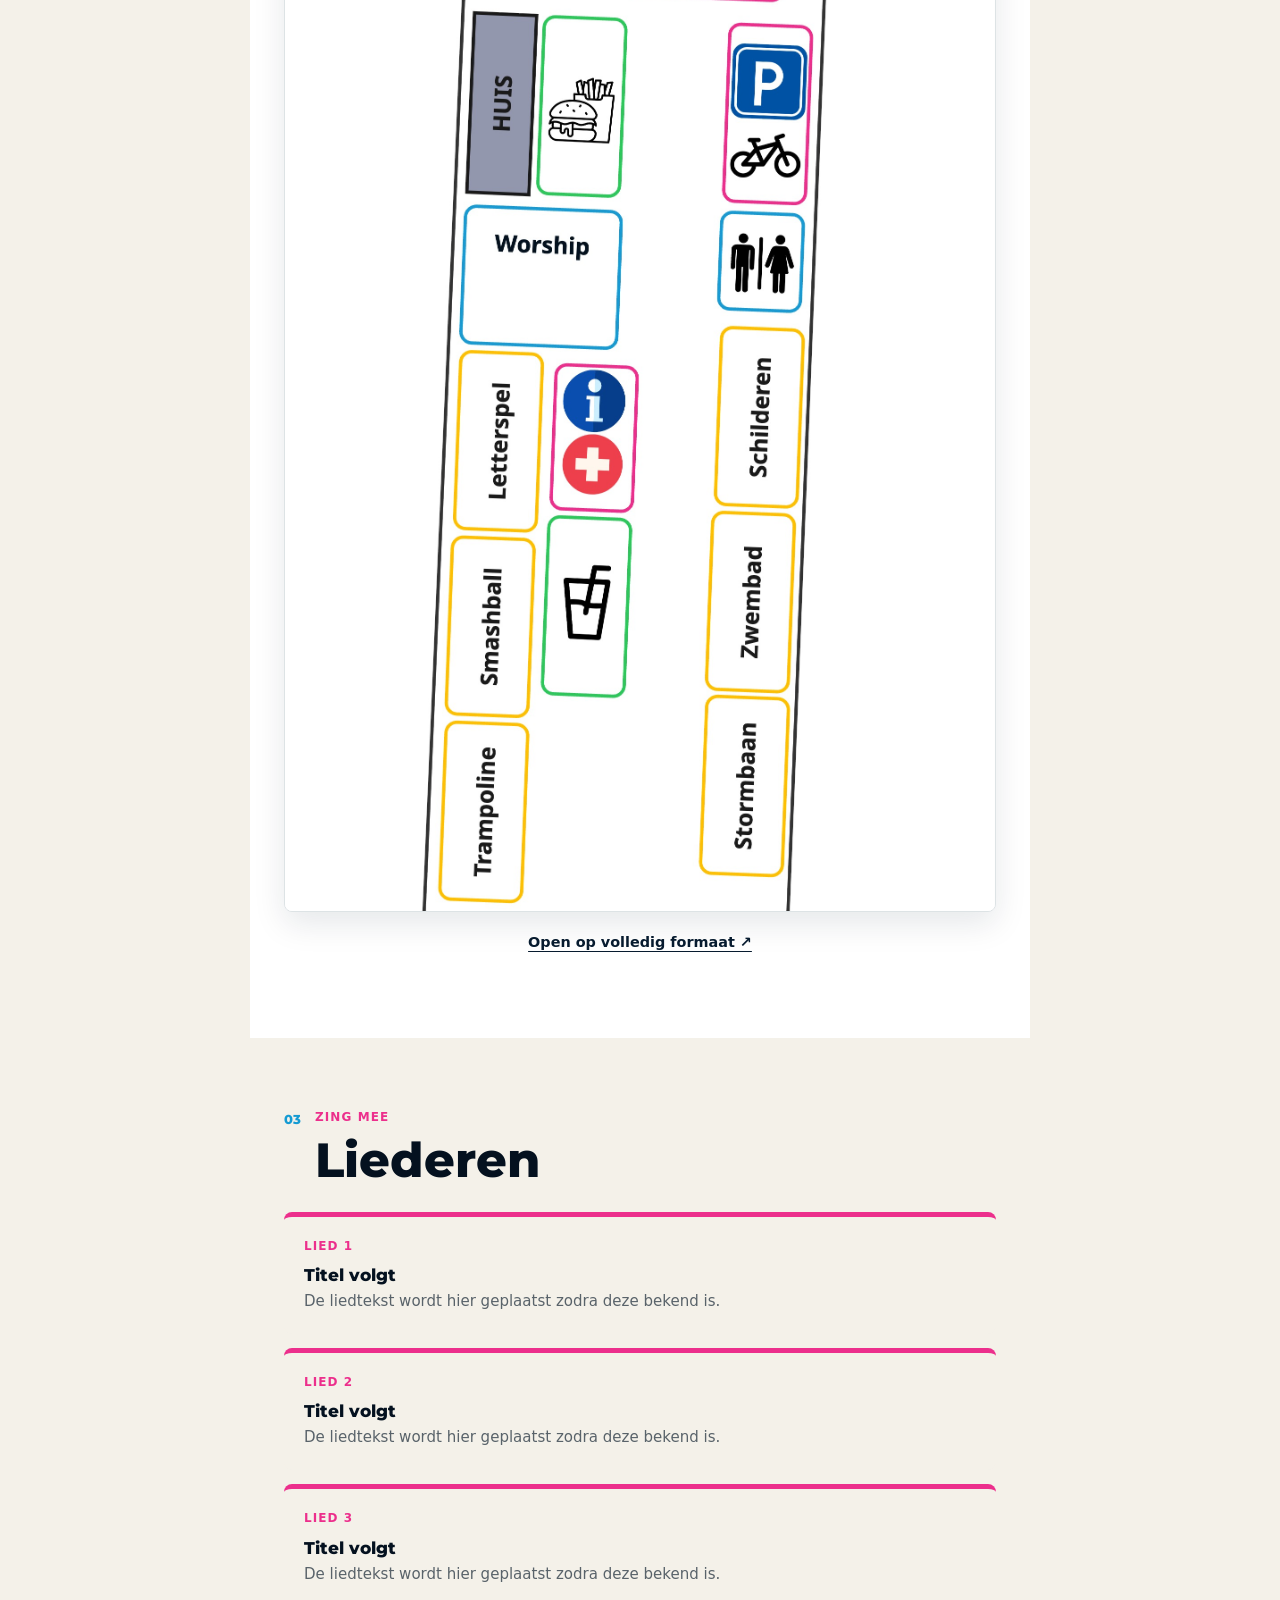
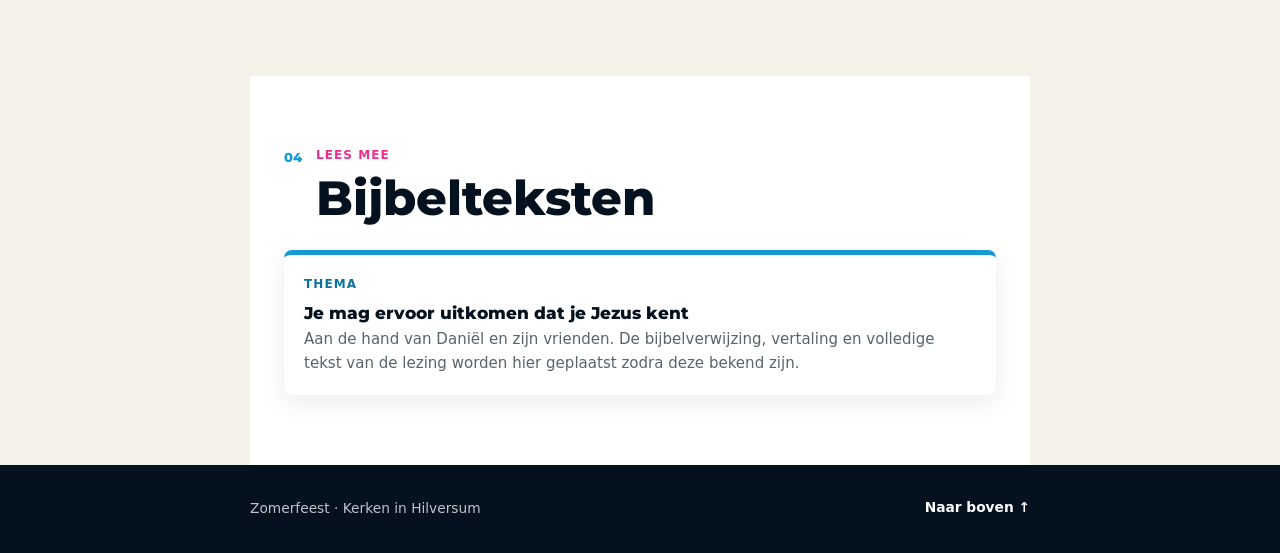
==== commit 2c011de9: "update thema" ====
--- a/zomerfeest-programma.html
+++ b/zomerfeest-programma.html
@@ -194,12 +194,19 @@
 
           <div class="festival-reading-list">
             <article class="festival-reading-card">
-              <p class="festival-label">Liederen</p>
-              <h3>Titels en teksten volgen</h3>
-              <p>
-                De liederen en de teksten die we samen zingen worden hier voor
-                het Zomerfeest geplaatst.
-              </p>
+              <p class="festival-label">Lied 1</p>
+              <h3>Titel volgt</h3>
+              <p>De liedtekst wordt hier geplaatst zodra deze bekend is.</p>
+            </article>
+            <article class="festival-reading-card">
+              <p class="festival-label">Lied 2</p>
+              <h3>Titel volgt</h3>
+              <p>De liedtekst wordt hier geplaatst zodra deze bekend is.</p>
+            </article>
+            <article class="festival-reading-card">
+              <p class="festival-label">Lied 3</p>
+              <h3>Titel volgt</h3>
+              <p>De liedtekst wordt hier geplaatst zodra deze bekend is.</p>
             </article>
           </div>
         </section>
@@ -219,11 +226,12 @@
 
           <div class="festival-reading-list">
             <article class="festival-reading-card festival-bible-card">
-              <p class="festival-label">Bijbellezing</p>
-              <h3>Bijbelgedeelte volgt</h3>
+              <p class="festival-label">Thema</p>
+              <h3>Je mag ervoor uitkomen dat je Jezus kent</h3>
               <p>
-                De verwijzing, vertaling en volledige tekst van de lezing
-                worden hier geplaatst zodra deze bekend zijn.
+                Aan de hand van Daniël en zijn vrienden. De bijbelverwijzing,
+                vertaling en volledige tekst van de lezing worden hier
+                geplaatst zodra deze bekend zijn.
               </p>
             </article>
           </div>
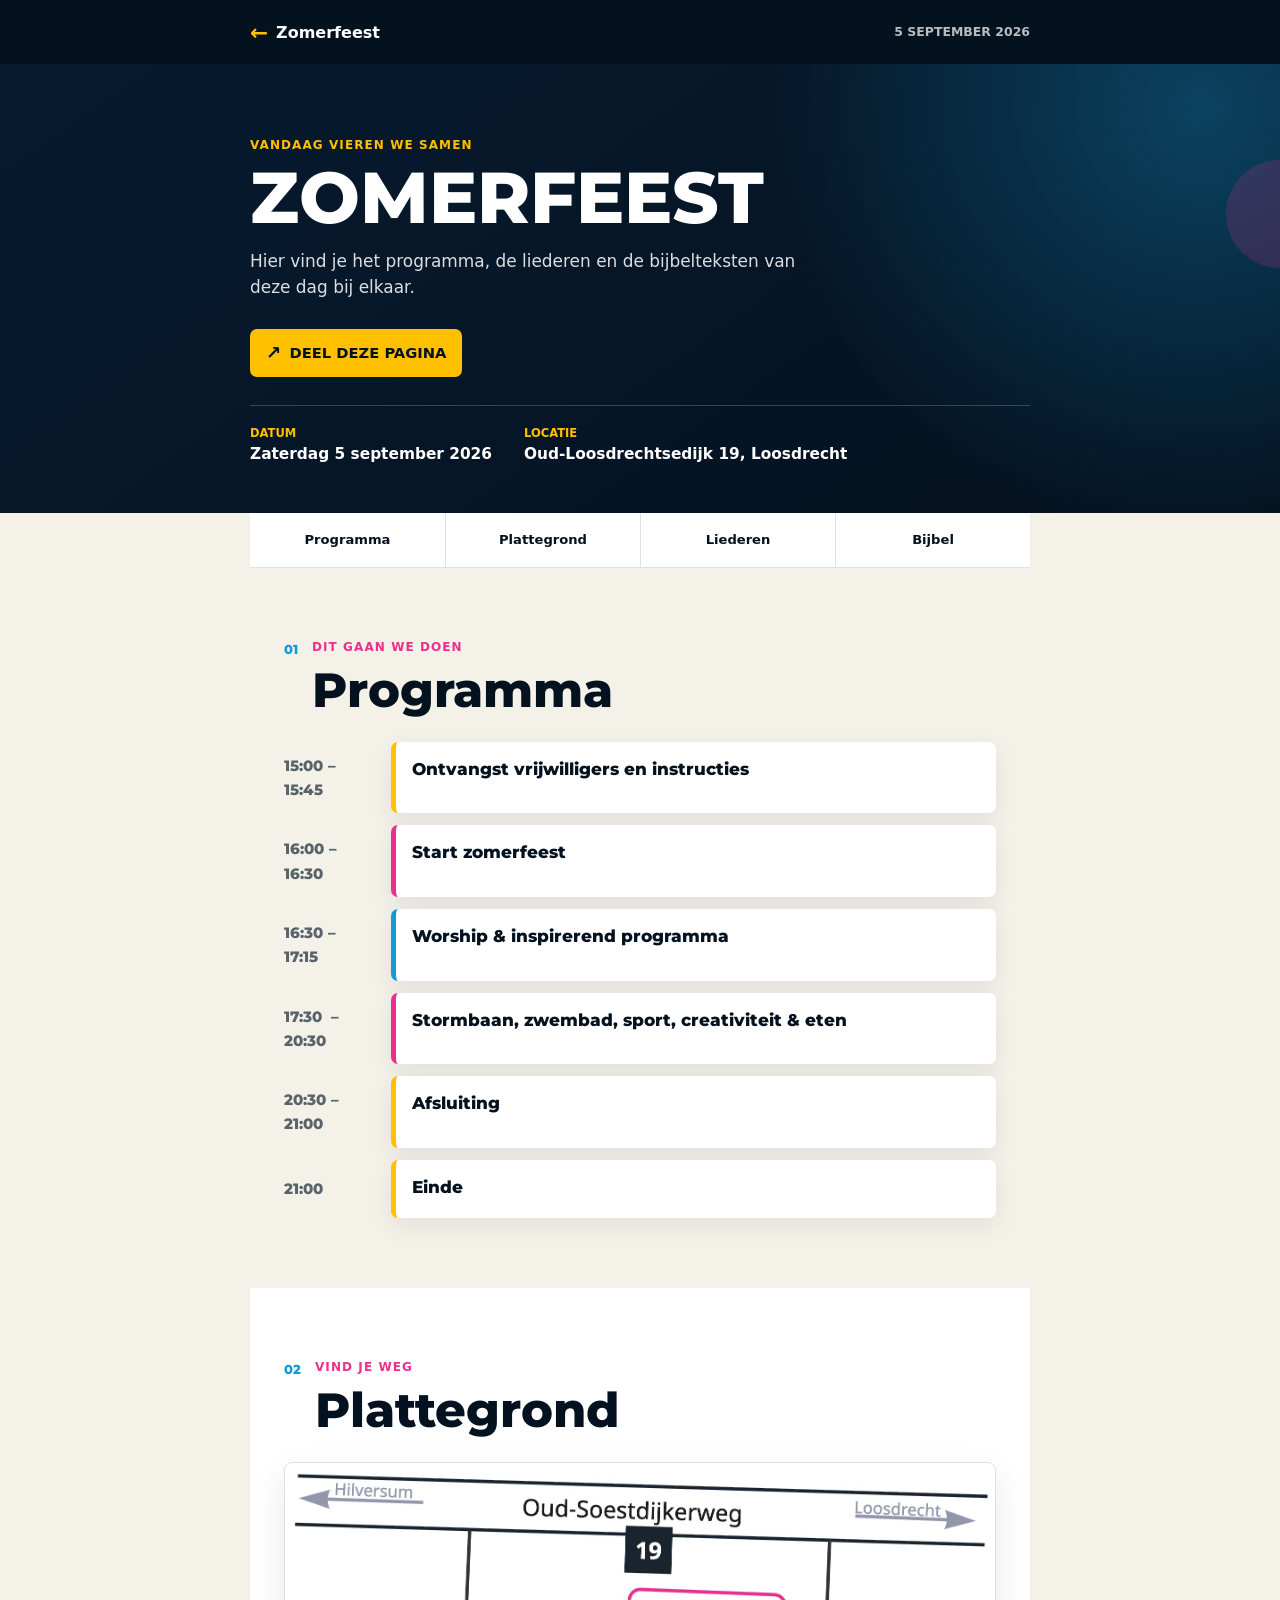
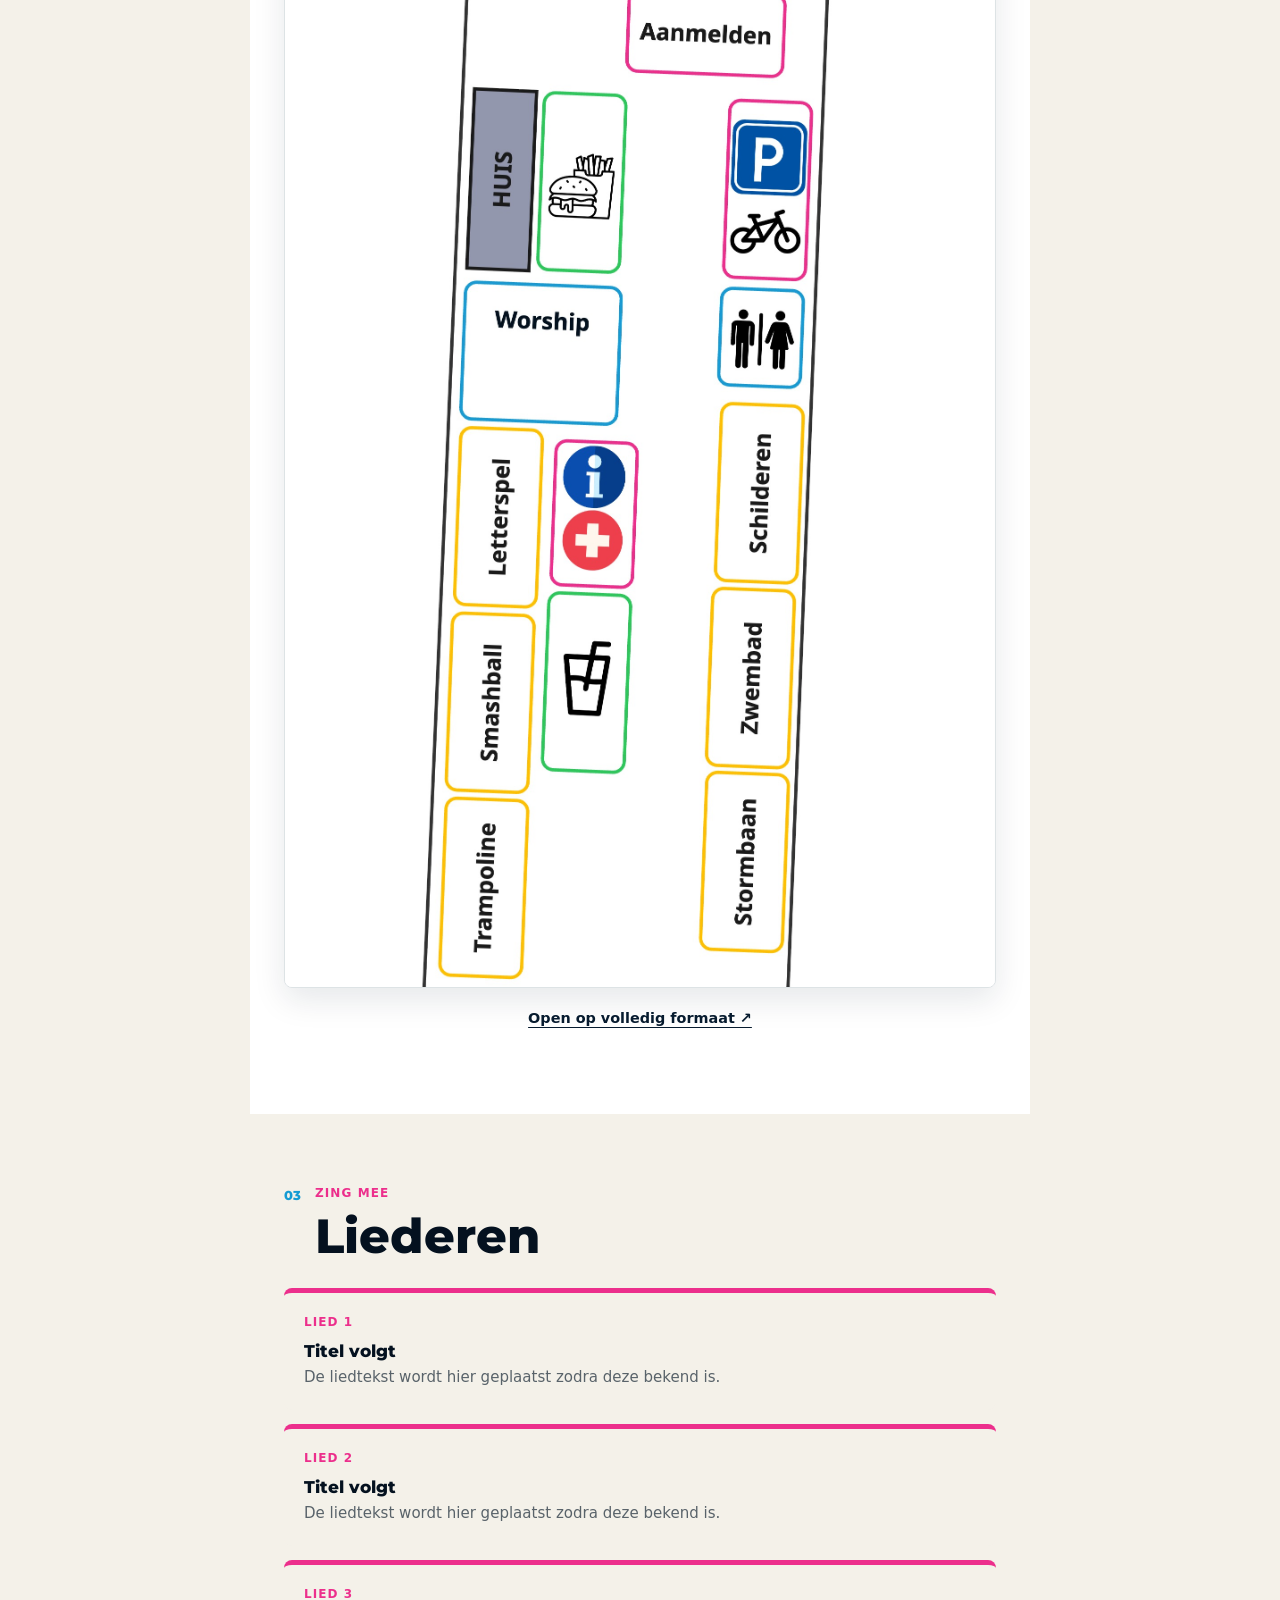
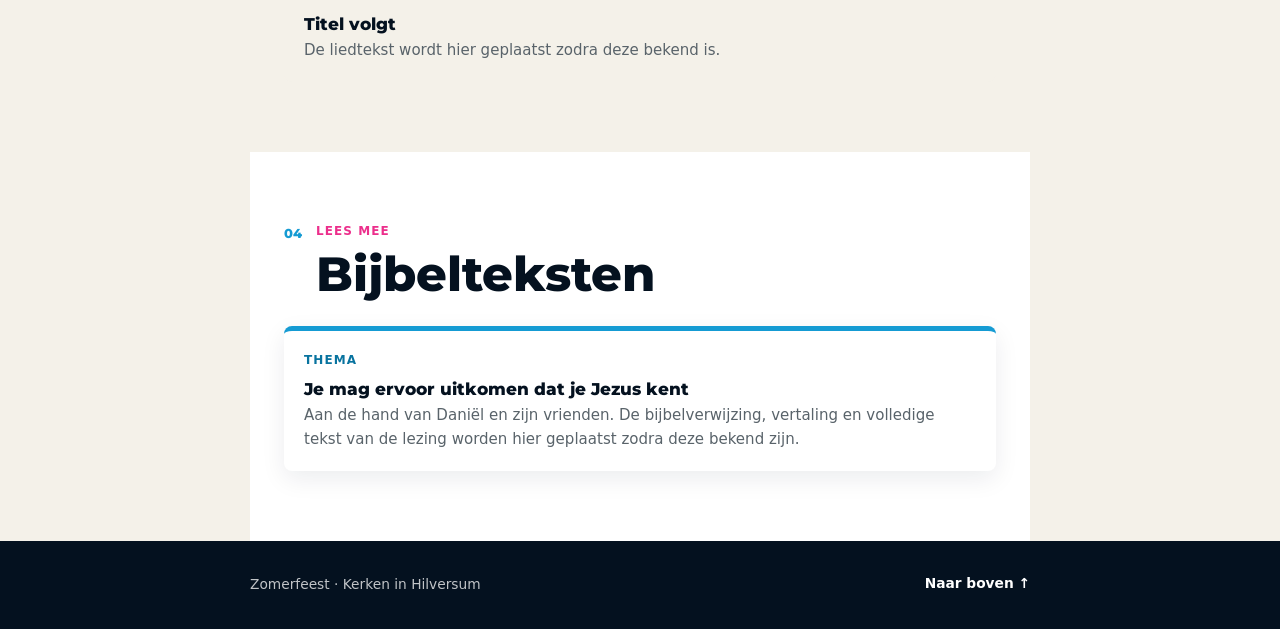
==== commit 4d42bebb: "adding QR code" ====
--- a/zomerfeest-programma.html
+++ b/zomerfeest-programma.html
@@ -30,7 +30,7 @@
       rel="stylesheet"
     />
     <link rel="icon" href="assets/favicon.svg" type="image/svg+xml" />
-    <link rel="stylesheet" href="styles.css?v=20260902-2" />
+    <link rel="stylesheet" href="styles.css?v=20260902-3" />
   </head>
   <body class="festival-page">
     <header class="festival-header">
@@ -49,6 +49,15 @@
           Hier vind je het programma, de liederen en de bijbelteksten van deze
           dag bij elkaar.
         </p>
+        <button
+          class="festival-share-button"
+          type="button"
+          data-open-share
+          aria-haspopup="dialog"
+        >
+          <span aria-hidden="true">↗</span>
+          Deel deze pagina
+        </button>
         <div class="festival-meta" aria-label="Praktische informatie">
           <p>
             <span>Datum</span>
@@ -243,5 +252,98 @@
       <p>Zomerfeest · Kerken in Hilversum</p>
       <a href="#top">Naar boven ↑</a>
     </footer>
+
+    <dialog
+      class="festival-share-dialog"
+      id="festivalShareDialog"
+      aria-labelledby="share-dialog-title"
+    >
+      <div class="festival-share-panel">
+        <button
+          class="festival-share-close"
+          type="button"
+          data-close-share
+          aria-label="Sluiten"
+        >
+          ×
+        </button>
+        <p class="festival-kicker">Samen vieren</p>
+        <h2 id="share-dialog-title">Deel het programma</h2>
+        <p>
+          Laat je vriend of vriendin deze QR-code scannen om de pagina te
+          openen.
+        </p>
+        <img
+          src="assets/qr-code-programma.jpg"
+          width="300"
+          height="300"
+          alt="QR-code naar de programma- en tekstenpagina van het Zomerfeest"
+        />
+        <div class="festival-share-actions">
+          <button type="button" data-native-share>Deel via je telefoon</button>
+          <button type="button" data-copy-share>Kopieer link</button>
+        </div>
+        <p
+          class="festival-share-status"
+          data-share-status
+          role="status"
+          aria-live="polite"
+        ></p>
+      </div>
+    </dialog>
+
+    <script>
+      const shareDialog = document.querySelector("#festivalShareDialog");
+      const openShareButton = document.querySelector("[data-open-share]");
+      const closeShareButton = document.querySelector("[data-close-share]");
+      const nativeShareButton = document.querySelector("[data-native-share]");
+      const copyShareButton = document.querySelector("[data-copy-share]");
+      const shareStatus = document.querySelector("[data-share-status]");
+
+      function getShareUrl() {
+        const url = new URL(window.location.href);
+        url.hash = "";
+        return url.toString();
+      }
+
+      openShareButton.addEventListener("click", () => {
+        shareStatus.textContent = "";
+        shareDialog.showModal();
+      });
+
+      closeShareButton.addEventListener("click", () => shareDialog.close());
+
+      shareDialog.addEventListener("click", (event) => {
+        if (event.target === shareDialog) shareDialog.close();
+      });
+
+      if (navigator.share) {
+        nativeShareButton.addEventListener("click", async () => {
+          try {
+            await navigator.share({
+              title: "Programma Zomerfeest 2026",
+              text: "Bekijk het programma, de liederen en de bijbelteksten van het Zomerfeest.",
+              url: getShareUrl(),
+            });
+          } catch (error) {
+            if (error.name !== "AbortError") {
+              shareStatus.textContent = "Delen is niet gelukt.";
+            }
+          }
+        });
+      } else {
+        nativeShareButton.hidden = true;
+      }
+
+      copyShareButton.addEventListener("click", async () => {
+        try {
+          await navigator.clipboard.writeText(getShareUrl());
+          shareStatus.textContent = "Link gekopieerd.";
+        } catch (error) {
+          shareStatus.textContent =
+            "Kopiëren lukt niet. Gebruik de deeloptie van je browser.";
+        }
+      });
+    </script>
   </body>
 </html>
--- a/styles.css
+++ b/styles.css
@@ -1174,10 +1174,39 @@
   max-width: 560px;
 }
 
+.festival-share-button {
+  align-items: center;
+  background: var(--accent);
+  border: 0;
+  border-radius: 7px;
+  color: var(--green-dark);
+  cursor: pointer;
+  display: inline-flex;
+  font: inherit;
+  font-size: 0.92rem;
+  font-weight: 850;
+  gap: 8px;
+  justify-content: center;
+  min-height: 48px;
+  padding: 12px 16px;
+  text-transform: uppercase;
+}
+
+.festival-share-button span {
+  font-size: 1.15rem;
+}
+
+.festival-share-button:focus-visible,
+.festival-share-dialog button:focus-visible {
+  outline: 3px solid var(--cyan);
+  outline-offset: 3px;
+}
+
 .festival-meta {
   border-top: 1px solid rgba(255, 255, 255, 0.2);
   display: grid;
   gap: 14px;
+  margin-top: 28px;
   padding-top: 20px;
 }
 
@@ -1433,6 +1462,102 @@
   text-decoration: none;
 }
 
+.festival-share-dialog {
+  background: transparent;
+  border: 0;
+  color: var(--green-dark);
+  margin: auto;
+  max-height: calc(100dvh - 24px);
+  max-width: min(430px, calc(100vw - 24px));
+  padding: 0;
+  width: 100%;
+}
+
+.festival-share-dialog::backdrop {
+  background: rgba(3, 9, 20, 0.76);
+  backdrop-filter: blur(4px);
+}
+
+.festival-share-panel {
+  background: var(--white);
+  border-radius: 12px;
+  box-shadow: 0 24px 70px rgba(3, 9, 20, 0.34);
+  overflow-y: auto;
+  padding: 26px 20px 20px;
+  position: relative;
+  text-align: center;
+}
+
+.festival-share-panel h2 {
+  font-size: clamp(1.8rem, 9vw, 2.5rem);
+  margin-bottom: 10px;
+}
+
+.festival-share-panel > p:not(.festival-kicker, .festival-share-status) {
+  color: var(--muted);
+  line-height: 1.5;
+  margin: 0 auto 18px;
+  max-width: 330px;
+}
+
+.festival-share-panel img {
+  display: block;
+  height: auto;
+  margin: 0 auto;
+  max-width: min(72vw, 300px);
+  width: 100%;
+}
+
+.festival-share-close {
+  align-items: center;
+  background: var(--soft);
+  border: 0;
+  border-radius: 999px;
+  color: var(--green-dark);
+  cursor: pointer;
+  display: flex;
+  font: inherit;
+  font-size: 1.5rem;
+  height: 40px;
+  justify-content: center;
+  line-height: 1;
+  position: absolute;
+  right: 12px;
+  top: 12px;
+  width: 40px;
+}
+
+.festival-share-actions {
+  display: grid;
+  gap: 10px;
+  margin-top: 18px;
+}
+
+.festival-share-actions button {
+  background: var(--green);
+  border: 0;
+  border-radius: 7px;
+  color: var(--white);
+  cursor: pointer;
+  font: inherit;
+  font-weight: 850;
+  min-height: 48px;
+  padding: 12px 16px;
+}
+
+.festival-share-actions button:last-child {
+  background: var(--soft);
+  color: var(--green-dark);
+}
+
+.festival-share-status {
+  color: var(--green);
+  font-size: 0.88rem;
+  font-weight: 800;
+  margin: 10px 0 0;
+  min-height: 1.35em;
+}
+
 @media (min-width: 700px) {
   .festival-header,
   .festival-intro,
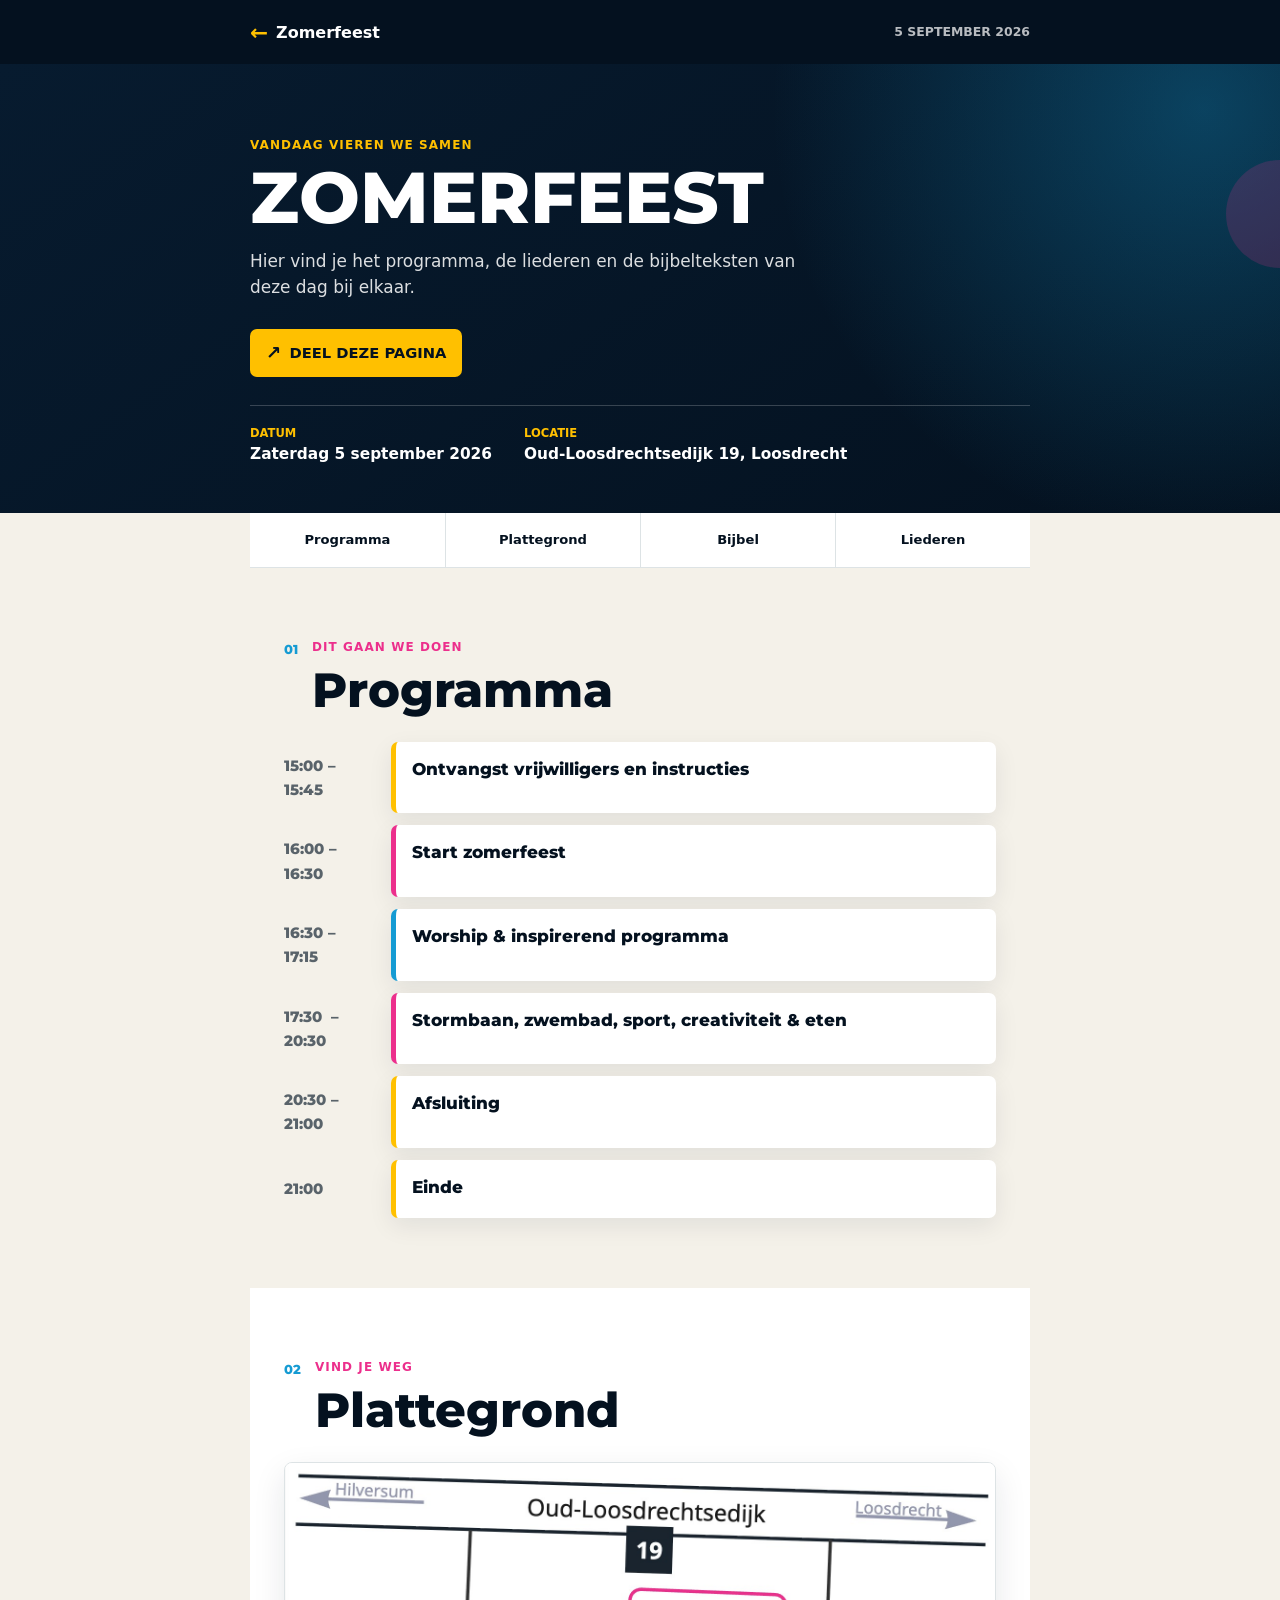
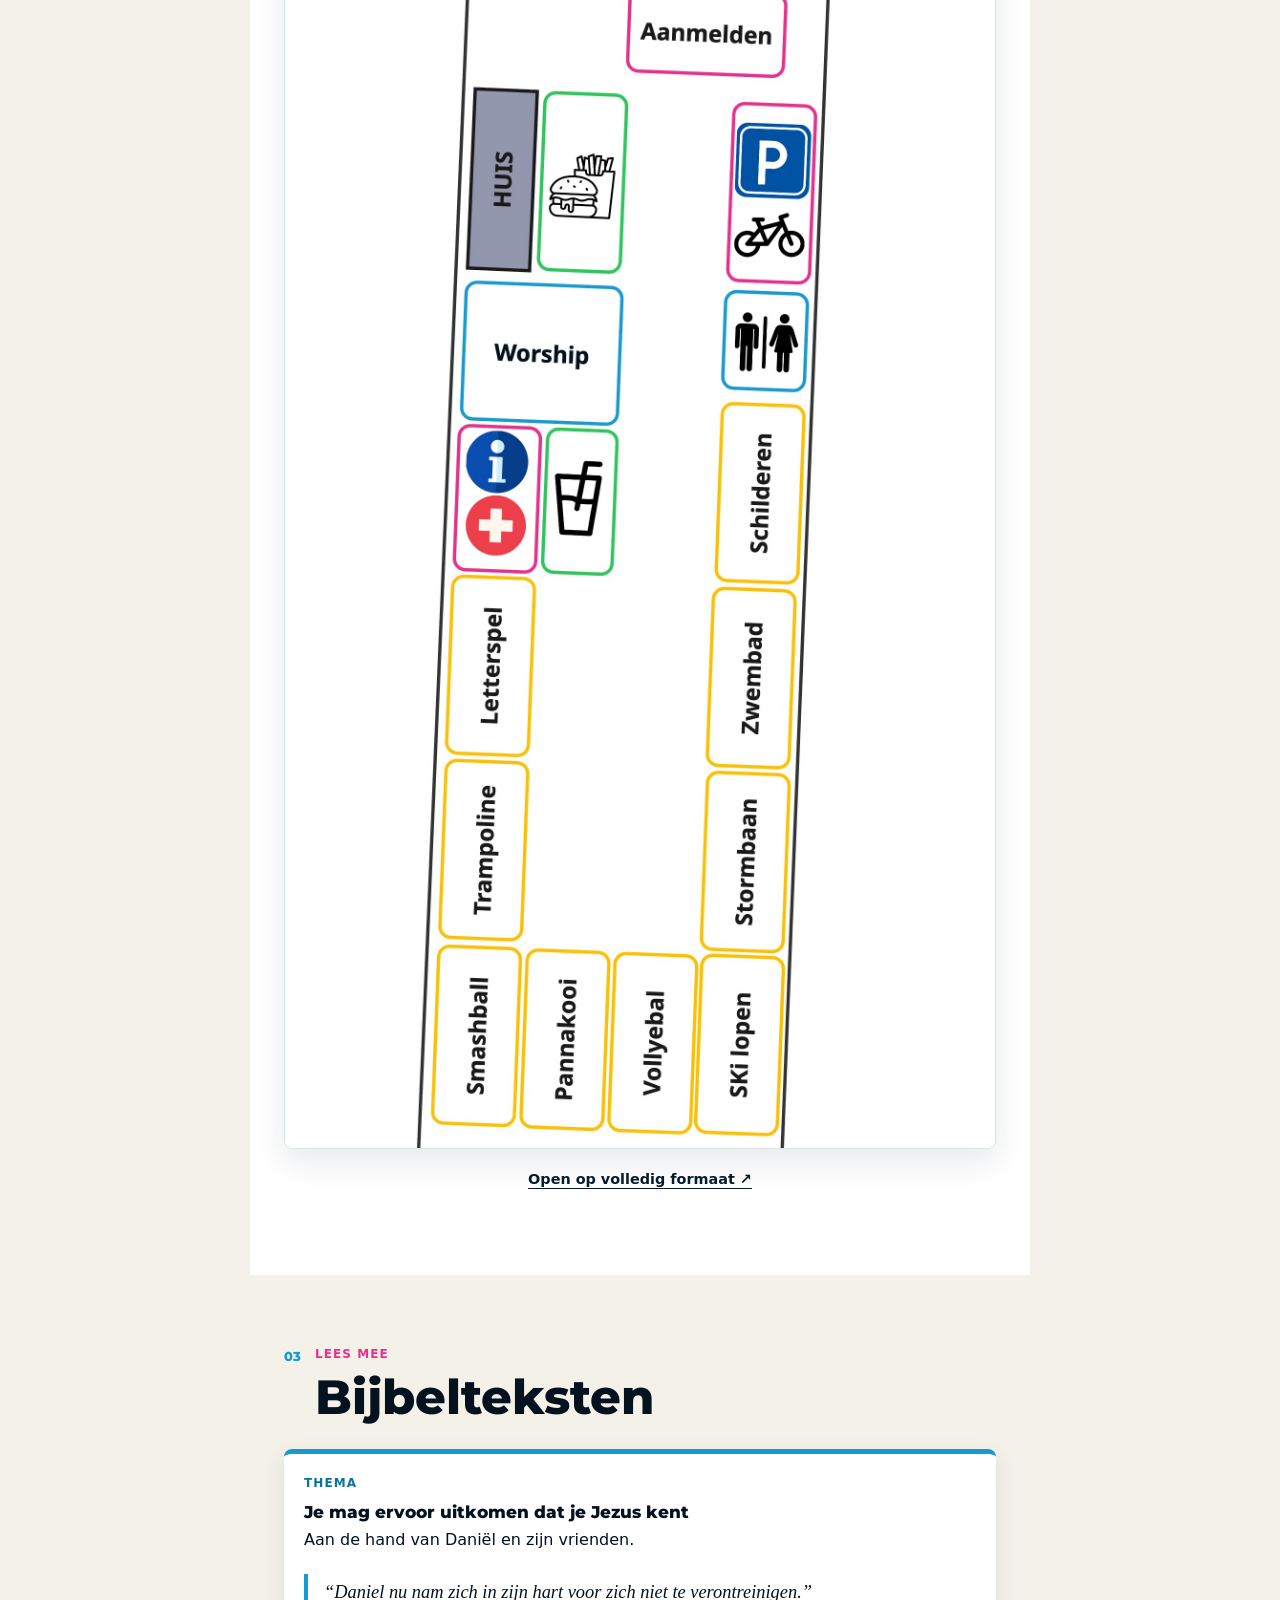
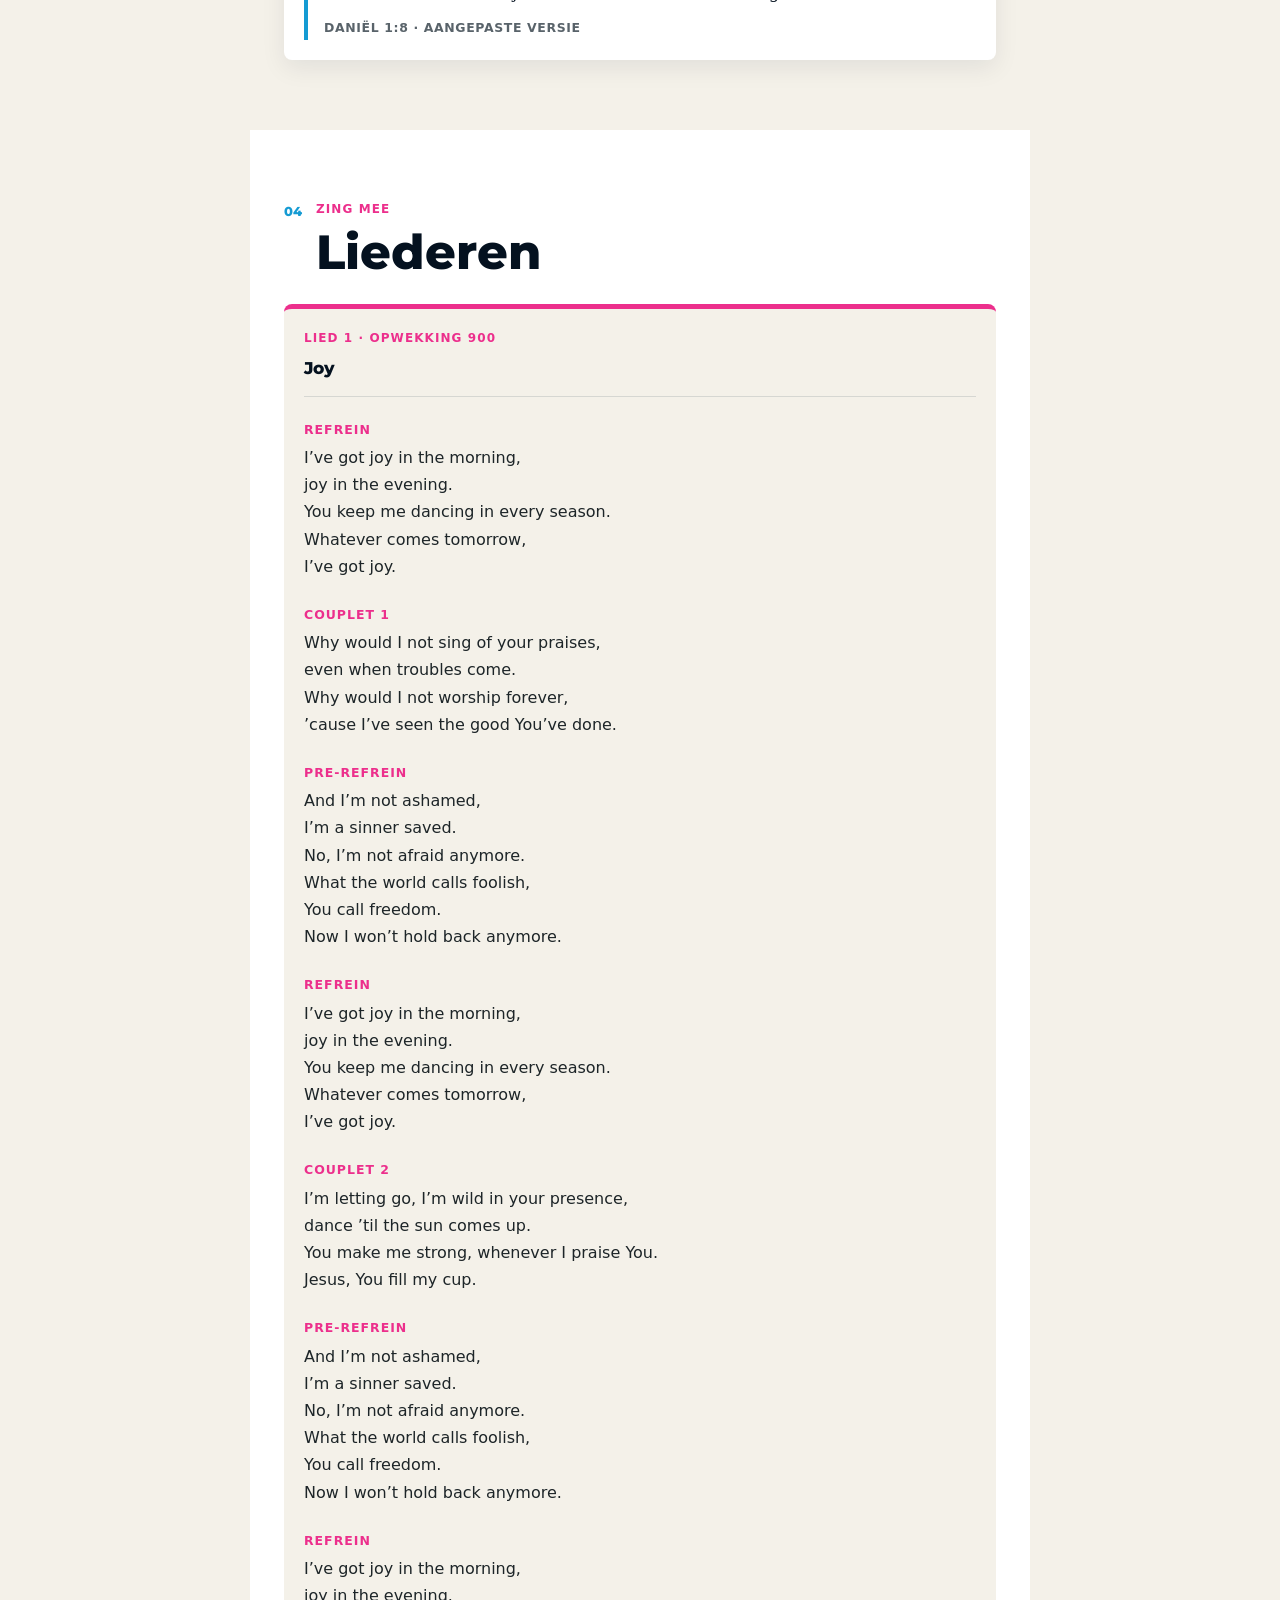
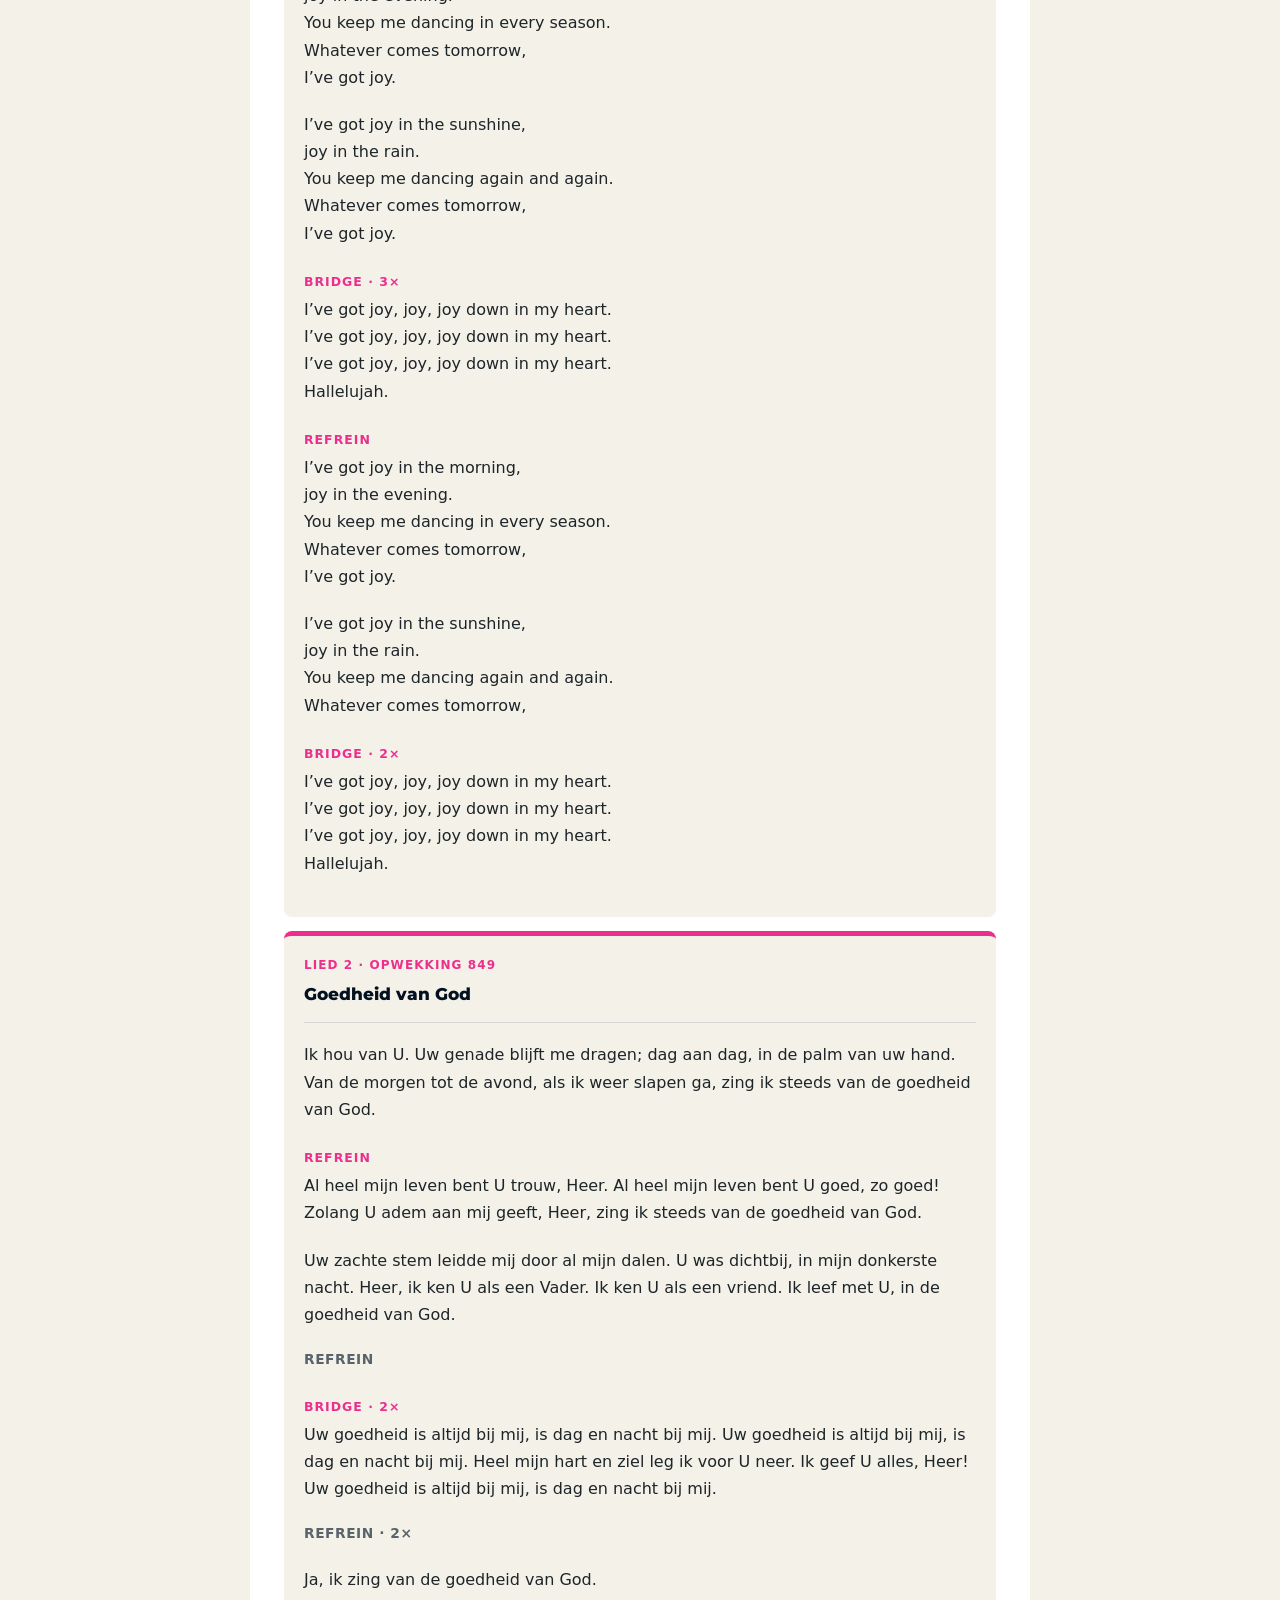
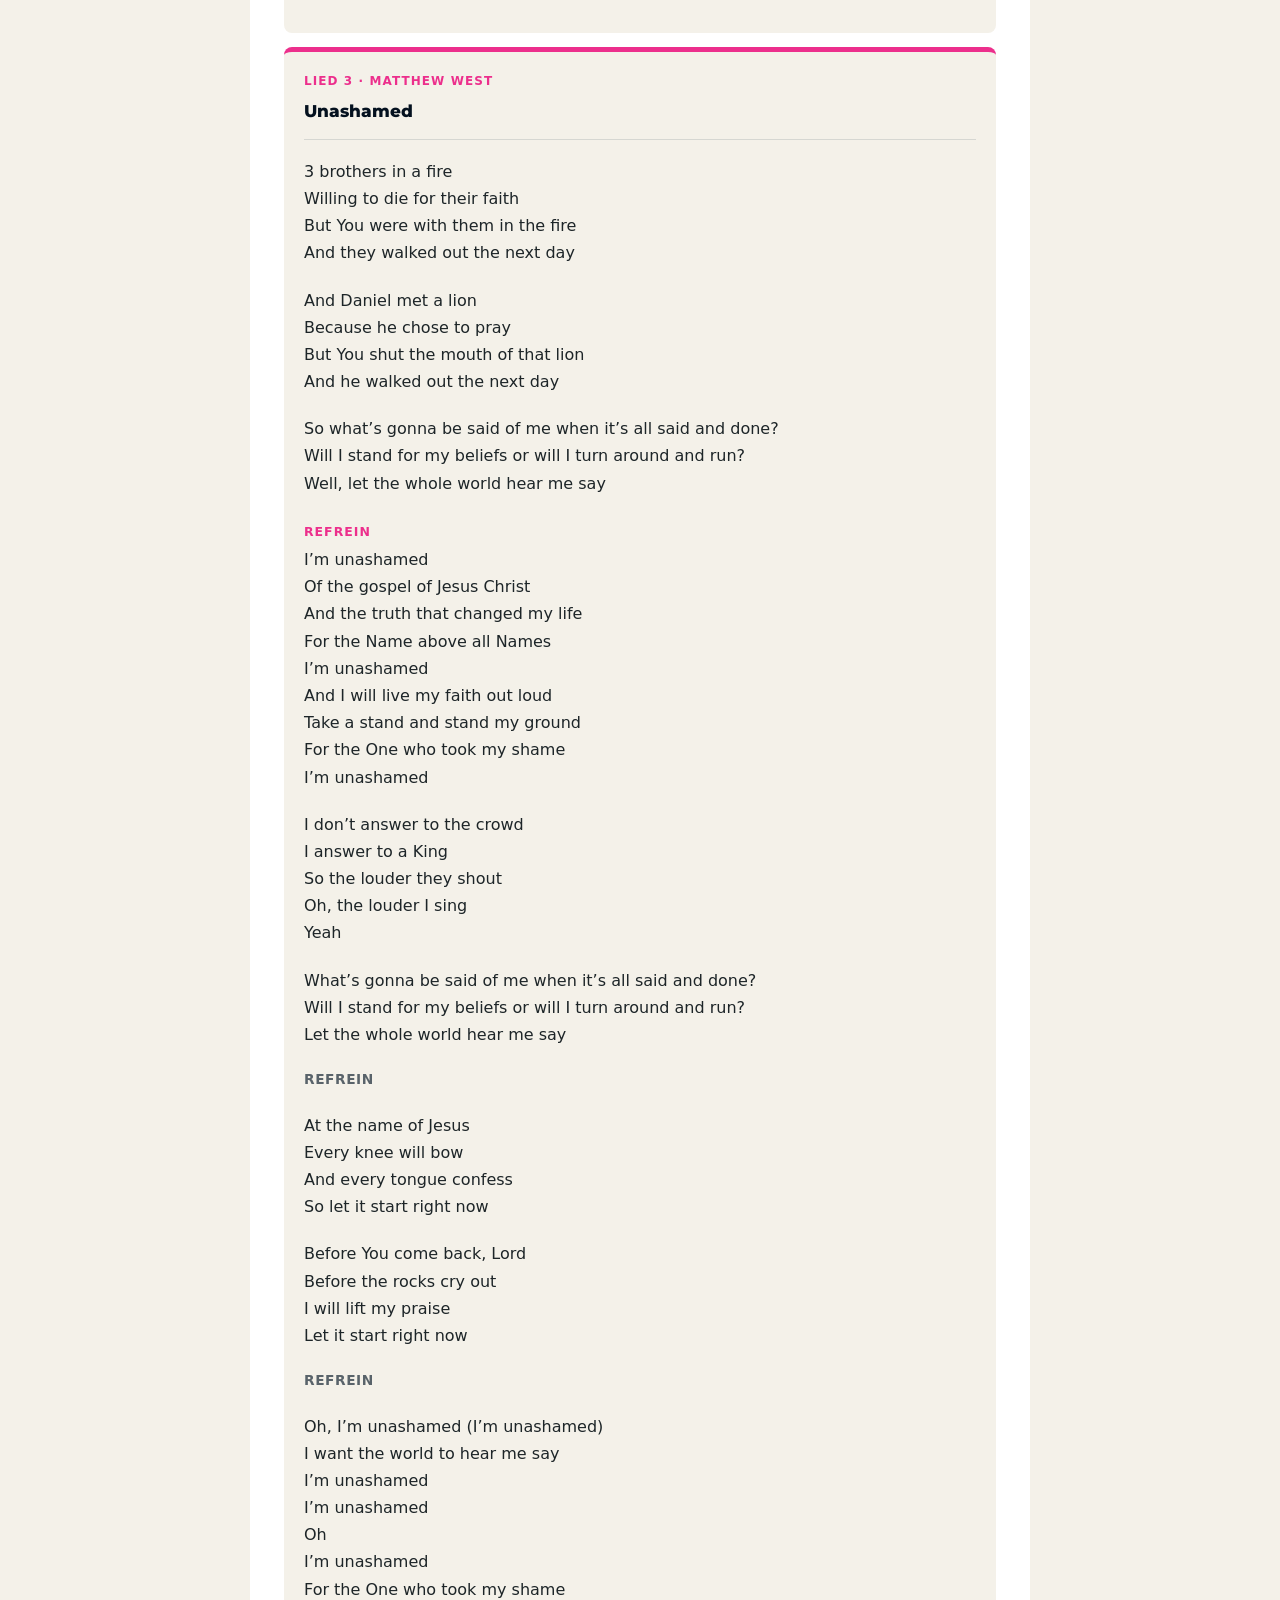
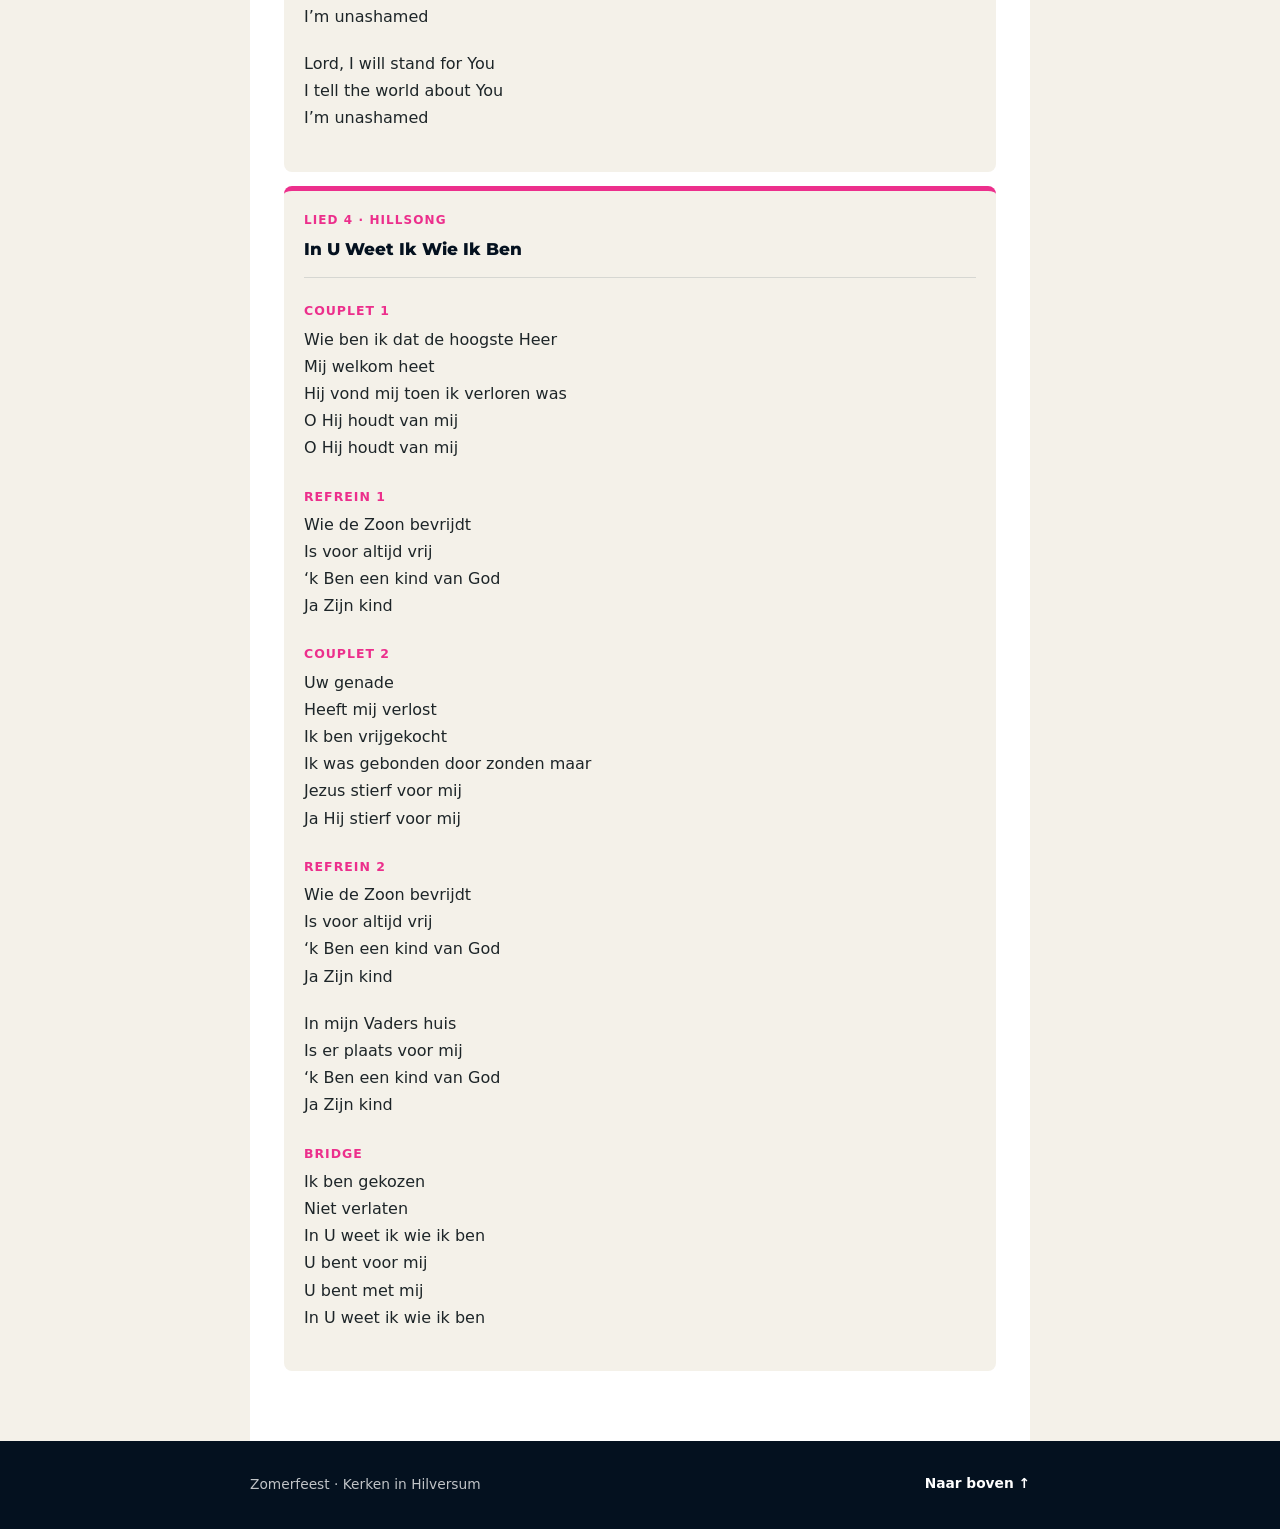
==== commit 726c75c1: "liederen toegevoegd" ====
--- a/zomerfeest-programma.html
+++ b/zomerfeest-programma.html
@@ -30,7 +30,7 @@
       rel="stylesheet"
     />
     <link rel="icon" href="assets/favicon.svg" type="image/svg+xml" />
-    <link rel="stylesheet" href="styles.css?v=20260902-3" />
+    <link rel="stylesheet" href="styles.css?v=20260904-2" />
   </head>
   <body class="festival-page">
     <header class="festival-header">
@@ -73,8 +73,8 @@
       <nav class="festival-tabs" aria-label="Ga naar onderdeel">
         <a href="#programma">Programma</a>
         <a href="#plattegrond">Plattegrond</a>
+        <a href="#bijbelteksten">Bijbel</a>
         <a href="#liederen">Liederen</a>
-        <a href="#bijbelteksten">Bijbel</a>
       </nav>
 
       <div class="festival-content">
@@ -190,11 +190,40 @@
 
         <section
           class="festival-section"
+          id="bijbelteksten"
+          aria-labelledby="bijbelteksten-title"
+        >
+          <div class="festival-section-heading">
+            <p class="festival-number" aria-hidden="true">03</p>
+            <div>
+              <p class="festival-kicker">Lees mee</p>
+              <h2 id="bijbelteksten-title">Bijbelteksten</h2>
+            </div>
+          </div>
+
+          <div class="festival-reading-list">
+            <article class="festival-reading-card festival-bible-card">
+              <p class="festival-label">Thema</p>
+              <h3>Je mag ervoor uitkomen dat je Jezus kent</h3>
+              <p>Aan de hand van Daniël en zijn vrienden.</p>
+              <blockquote class="festival-bible-quote">
+                <p>
+                  “Daniel nu nam zich in zijn hart voor zich niet te
+                  verontreinigen.”
+                </p>
+                <cite>Daniël 1:8 · aangepaste versie</cite>
+              </blockquote>
+            </article>
+          </div>
+        </section>
+
+        <section
+          class="festival-section festival-section-alt"
           id="liederen"
           aria-labelledby="liederen-title"
         >
           <div class="festival-section-heading">
-            <p class="festival-number" aria-hidden="true">03</p>
+            <p class="festival-number" aria-hidden="true">04</p>
             <div>
               <p class="festival-kicker">Zing mee</p>
               <h2 id="liederen-title">Liederen</h2>
@@ -203,48 +232,265 @@
 
           <div class="festival-reading-list">
             <article class="festival-reading-card">
-              <p class="festival-label">Lied 1</p>
-              <h3>Titel volgt</h3>
-              <p>De liedtekst wordt hier geplaatst zodra deze bekend is.</p>
+              <p class="festival-label">Lied 1 · Opwekking 900</p>
+              <h3>Joy</h3>
+              <div class="festival-song-text">
+                <p>
+                  <strong>Refrein</strong><br />
+                  I’ve got joy in the morning,<br />
+                  joy in the evening.<br />
+                  You keep me dancing in every season.<br />
+                  Whatever comes tomorrow,<br />
+                  I’ve got joy.
+                </p>
+                <p>
+                  <strong>Couplet 1</strong><br />
+                  Why would I not sing of your praises,<br />
+                  even when troubles come.<br />
+                  Why would I not worship forever,<br />
+                  ’cause I’ve seen the good You’ve done.
+                </p>
+                <p>
+                  <strong>Pre-refrein</strong><br />
+                  And I’m not ashamed,<br />
+                  I’m a sinner saved.<br />
+                  No, I’m not afraid anymore.<br />
+                  What the world calls foolish,<br />
+                  You call freedom.<br />
+                  Now I won’t hold back anymore.
+                </p>
+                <p>
+                  <strong>Refrein</strong><br />
+                  I’ve got joy in the morning,<br />
+                  joy in the evening.<br />
+                  You keep me dancing in every season.<br />
+                  Whatever comes tomorrow,<br />
+                  I’ve got joy.
+                </p>
+                <p>
+                  <strong>Couplet 2</strong><br />
+                  I’m letting go, I’m wild in your presence,<br />
+                  dance ’til the sun comes up.<br />
+                  You make me strong, whenever I praise You.<br />
+                  Jesus, You fill my cup.
+                </p>
+                <p>
+                  <strong>Pre-refrein</strong><br />
+                  And I’m not ashamed,<br />
+                  I’m a sinner saved.<br />
+                  No, I’m not afraid anymore.<br />
+                  What the world calls foolish,<br />
+                  You call freedom.<br />
+                  Now I won’t hold back anymore.
+                </p>
+                <p>
+                  <strong>Refrein</strong><br />
+                  I’ve got joy in the morning,<br />
+                  joy in the evening.<br />
+                  You keep me dancing in every season.<br />
+                  Whatever comes tomorrow,<br />
+                  I’ve got joy.
+                </p>
+                <p>
+                  I’ve got joy in the sunshine,<br />
+                  joy in the rain.<br />
+                  You keep me dancing again and again.<br />
+                  Whatever comes tomorrow,<br />
+                  I’ve got joy.
+                </p>
+                <p>
+                  <strong>Bridge · 3×</strong><br />
+                  I’ve got joy, joy, joy down in my heart.<br />
+                  I’ve got joy, joy, joy down in my heart.<br />
+                  I’ve got joy, joy, joy down in my heart.<br />
+                  Hallelujah.
+                </p>
+                <p>
+                  <strong>Refrein</strong><br />
+                  I’ve got joy in the morning,<br />
+                  joy in the evening.<br />
+                  You keep me dancing in every season.<br />
+                  Whatever comes tomorrow,<br />
+                  I’ve got joy.
+                </p>
+                <p>
+                  I’ve got joy in the sunshine,<br />
+                  joy in the rain.<br />
+                  You keep me dancing again and again.<br />
+                  Whatever comes tomorrow,
+                </p>
+                <p>
+                  <strong>Bridge · 2×</strong><br />
+                  I’ve got joy, joy, joy down in my heart.<br />
+                  I’ve got joy, joy, joy down in my heart.<br />
+                  I’ve got joy, joy, joy down in my heart.<br />
+                  Hallelujah.
+                </p>
+              </div>
             </article>
             <article class="festival-reading-card">
-              <p class="festival-label">Lied 2</p>
-              <h3>Titel volgt</h3>
-              <p>De liedtekst wordt hier geplaatst zodra deze bekend is.</p>
+              <p class="festival-label">Lied 2 · Opwekking 849</p>
+              <h3>Goedheid van God</h3>
+              <div class="festival-song-text">
+                <p>
+                  Ik hou van U. Uw genade blijft me dragen; dag aan dag, in de
+                  palm van uw hand. Van de morgen tot de avond, als ik weer
+                  slapen ga, zing ik steeds van de goedheid van God.
+                </p>
+                <p>
+                  <strong>Refrein</strong><br />
+                  Al heel mijn leven bent U trouw, Heer. Al heel mijn leven bent
+                  U goed, zo goed! Zolang U adem aan mij geeft, Heer, zing ik
+                  steeds van de goedheid van God.
+                </p>
+                <p>
+                  Uw zachte stem leidde mij door al mijn dalen. U was dichtbij,
+                  in mijn donkerste nacht. Heer, ik ken U als een Vader. Ik ken
+                  U als een vriend. Ik leef met U, in de goedheid van God.
+                </p>
+                <p class="festival-song-repeat">Refrein</p>
+                <p>
+                  <strong>Bridge · 2×</strong><br />
+                  Uw goedheid is altijd bij mij, is dag en nacht bij mij. Uw
+                  goedheid is altijd bij mij, is dag en nacht bij mij. Heel mijn
+                  hart en ziel leg ik voor U neer. Ik geef U alles, Heer! Uw
+                  goedheid is altijd bij mij, is dag en nacht bij mij.
+                </p>
+                <p class="festival-song-repeat">Refrein · 2×</p>
+                <p>Ja, ik zing van de goedheid van God.</p>
+              </div>
             </article>
             <article class="festival-reading-card">
-              <p class="festival-label">Lied 3</p>
-              <h3>Titel volgt</h3>
-              <p>De liedtekst wordt hier geplaatst zodra deze bekend is.</p>
+              <p class="festival-label">Lied 3 · Matthew West</p>
+              <h3>Unashamed</h3>
+              <div class="festival-song-text">
+                <p>
+                  3 brothers in a fire<br />
+                  Willing to die for their faith<br />
+                  But You were with them in the fire<br />
+                  And they walked out the next day
+                </p>
+                <p>
+                  And Daniel met a lion<br />
+                  Because he chose to pray<br />
+                  But You shut the mouth of that lion<br />
+                  And he walked out the next day
+                </p>
+                <p>
+                  So what’s gonna be said of me when it’s all said and done?<br />
+                  Will I stand for my beliefs or will I turn around and run?<br />
+                  Well, let the whole world hear me say
+                </p>
+                <p>
+                  <strong>Refrein</strong><br />
+                  I’m unashamed<br />
+                  Of the gospel of Jesus Christ<br />
+                  And the truth that changed my life<br />
+                  For the Name above all Names<br />
+                  I’m unashamed<br />
+                  And I will live my faith out loud<br />
+                  Take a stand and stand my ground<br />
+                  For the One who took my shame<br />
+                  I’m unashamed
+                </p>
+                <p>
+                  I don’t answer to the crowd<br />
+                  I answer to a King<br />
+                  So the louder they shout<br />
+                  Oh, the louder I sing<br />
+                  Yeah
+                </p>
+                <p>
+                  What’s gonna be said of me when it’s all said and done?<br />
+                  Will I stand for my beliefs or will I turn around and run?<br />
+                  Let the whole world hear me say
+                </p>
+                <p class="festival-song-repeat">Refrein</p>
+                <p>
+                  At the name of Jesus<br />
+                  Every knee will bow<br />
+                  And every tongue confess<br />
+                  So let it start right now
+                </p>
+                <p>
+                  Before You come back, Lord<br />
+                  Before the rocks cry out<br />
+                  I will lift my praise<br />
+                  Let it start right now
+                </p>
+                <p class="festival-song-repeat">Refrein</p>
+                <p>
+                  Oh, I’m unashamed (I’m unashamed)<br />
+                  I want the world to hear me say<br />
+                  I’m unashamed<br />
+                  I’m unashamed<br />
+                  Oh<br />
+                  I’m unashamed<br />
+                  For the One who took my shame<br />
+                  I’m unashamed
+                </p>
+                <p>
+                  Lord, I will stand for You<br />
+                  I tell the world about You<br />
+                  I’m unashamed
+                </p>
+              </div>
+            </article>
+            <article class="festival-reading-card">
+              <p class="festival-label">Lied 4 · Hillsong</p>
+              <h3>In U Weet Ik Wie Ik Ben</h3>
+              <div class="festival-song-text">
+                <p>
+                  <strong>Couplet 1</strong><br />
+                  Wie ben ik dat de hoogste Heer<br />
+                  Mij welkom heet<br />
+                  Hij vond mij toen ik verloren was<br />
+                  O Hij houdt van mij<br />
+                  O Hij houdt van mij
+                </p>
+                <p>
+                  <strong>Refrein 1</strong><br />
+                  Wie de Zoon bevrijdt<br />
+                  Is voor altijd vrij<br />
+                  ‘k Ben een kind van God<br />
+                  Ja Zijn kind
+                </p>
+                <p>
+                  <strong>Couplet 2</strong><br />
+                  Uw genade<br />
+                  Heeft mij verlost<br />
+                  Ik ben vrijgekocht<br />
+                  Ik was gebonden door zonden maar<br />
+                  Jezus stierf voor mij<br />
+                  Ja Hij stierf voor mij
+                </p>
+                <p>
+                  <strong>Refrein 2</strong><br />
+                  Wie de Zoon bevrijdt<br />
+                  Is voor altijd vrij<br />
+                  ‘k Ben een kind van God<br />
+                  Ja Zijn kind
+                </p>
+                <p>
+                  In mijn Vaders huis<br />
+                  Is er plaats voor mij<br />
+                  ‘k Ben een kind van God<br />
+                  Ja Zijn kind
+                </p>
+                <p>
+                  <strong>Bridge</strong><br />
+                  Ik ben gekozen<br />
+                  Niet verlaten<br />
+                  In U weet ik wie ik ben<br />
+                  U bent voor mij<br />
+                  U bent met mij<br />
+                  In U weet ik wie ik ben
+                </p>
+              </div>
             </article>
           </div>
         </section>
 
-        <section
-          class="festival-section festival-section-alt"
-          id="bijbelteksten"
-          aria-labelledby="bijbelteksten-title"
-        >
-          <div class="festival-section-heading">
-            <p class="festival-number" aria-hidden="true">04</p>
-            <div>
-              <p class="festival-kicker">Lees mee</p>
-              <h2 id="bijbelteksten-title">Bijbelteksten</h2>
-            </div>
-          </div>
-
-          <div class="festival-reading-list">
-            <article class="festival-reading-card festival-bible-card">
-              <p class="festival-label">Thema</p>
-              <h3>Je mag ervoor uitkomen dat je Jezus kent</h3>
-              <p>
-                Aan de hand van Daniël en zijn vrienden. De bijbelverwijzing,
-                vertaling en volledige tekst van de lezing worden hier
-                geplaatst zodra deze bekend zijn.
-              </p>
-            </article>
-          </div>
-        </section>
       </div>
     </main>
 
--- a/styles.css
+++ b/styles.css
@@ -1429,6 +1429,41 @@
   padding: 20px;
 }
 
+.festival-song-text {
+  border-top: 1px solid rgba(7, 27, 47, 0.12);
+  margin-top: 18px;
+  padding-top: 18px;
+}
+
+.festival-song-text p,
+.festival-reading-card .festival-song-text p:last-child {
+  color: var(--ink);
+  font-size: 1rem;
+  line-height: 1.7;
+  margin: 0 0 20px;
+}
+
+.festival-song-text p:last-child {
+  margin-bottom: 0;
+}
+
+.festival-song-text strong {
+  color: var(--pink);
+  display: inline-block;
+  font-size: 0.78rem;
+  letter-spacing: 0.08em;
+  margin-bottom: 4px;
+  text-transform: uppercase;
+}
+
+.festival-song-text .festival-song-repeat {
+  color: var(--muted);
+  font-size: 0.86rem;
+  font-weight: 850;
+  letter-spacing: 0.04em;
+  text-transform: uppercase;
+}
+
 .festival-bible-card {
   background: var(--white);
   border-top-color: var(--cyan);
@@ -1437,6 +1472,30 @@
 
 .festival-bible-card .festival-label {
   color: #08739f;
+}
+
+.festival-bible-quote {
+  border-left: 4px solid var(--cyan);
+  margin: 20px 0 0;
+  padding: 4px 0 4px 16px;
+}
+
+.festival-bible-card .festival-bible-quote p {
+  color: var(--green-dark);
+  font-family: Georgia, "Times New Roman", serif;
+  font-size: 1.15rem;
+  font-style: italic;
+  line-height: 1.6;
+  margin: 0 0 10px;
+}
+
+.festival-bible-quote cite {
+  color: var(--muted);
+  font-size: 0.78rem;
+  font-style: normal;
+  font-weight: 850;
+  letter-spacing: 0.05em;
+  text-transform: uppercase;
 }
 
 .festival-footer {
